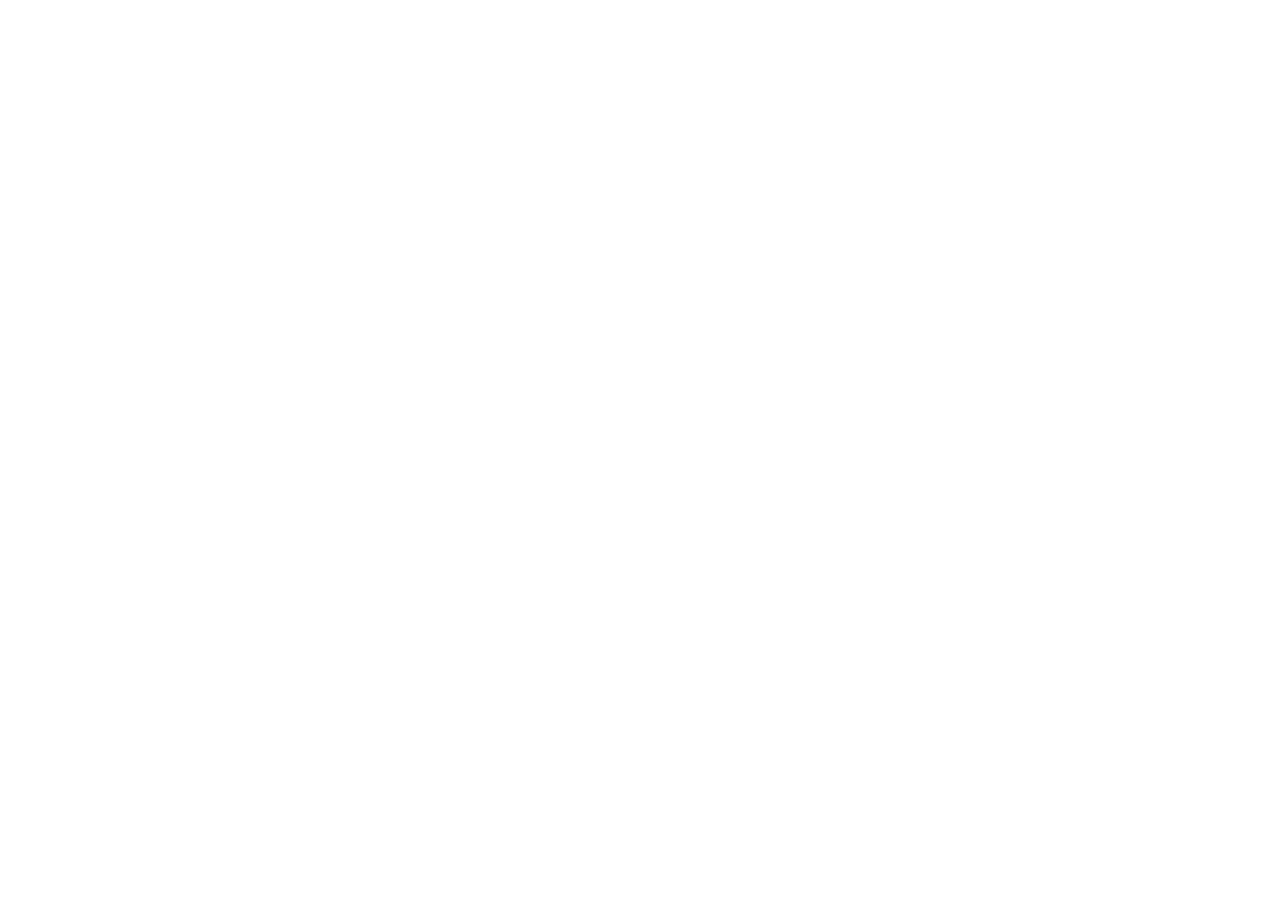
==== index.html @ 38d81a7c "init1" ====
<!DOCTYPE html>
<html lang="en">

<head>
    <meta charset="UTF-8">
    <meta name="viewport" content="width=device-width, initial-scale=1.0">
    <title>Document</title>
</head>

<body>

</body>

</html>
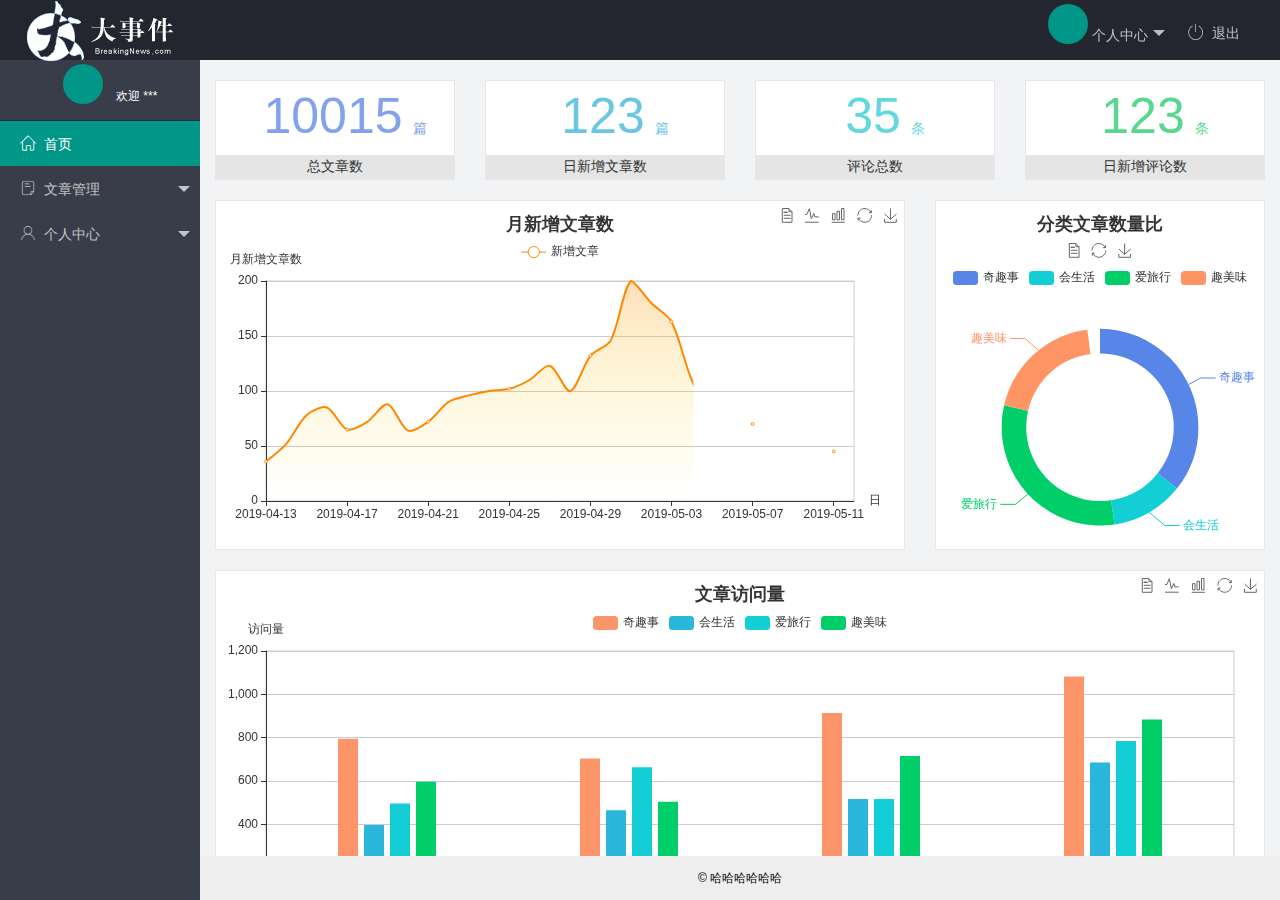
==== commit 1fea9dd3: "index页面渲染头像" ====
--- a/index.html
+++ b/index.html
@@ -5,9 +5,76 @@
     <meta charset="UTF-8">
     <meta name="viewport" content="width=device-width, initial-scale=1.0">
     <title>Document</title>
+    <link rel="stylesheet" href="/assets/lib/layui/css/layui.css">
+    <link rel="stylesheet" href="/assets/fonts/iconfont.css">
+    <link rel="stylesheet" href="/assets/css/index.css">
 </head>
 
-<body>
+<body class="layui-layout-body">
+    <div class="layui-layout layui-layout-admin">
+        <div class="layui-header">
+            <div class="layui-logo"><img src="/assets/images/logo.png" alt="" /></div>
+            <!-- 头部区域（可配合layui已有的水平导航） -->
+            <ul class="layui-nav layui-layout-right">
+                <li class="layui-nav-item">
+                    <a href="javascript:;">
+                        <img src="" class="layui-nav-img"><span class="head-txt"></span> 个人中心
+                    </a>
+                    <dl class="layui-nav-child">
+                        <dd><a href="">基本资料</a></dd>
+                        <dd><a href="">更换头像</a></dd>
+                        <dd><a href="">重置密码</a></dd>
+                    </dl>
+                </li>
+                <li class="layui-nav-item"><a href=""><span class="iconfont icon-tuichu"></span>退出</a></li>
+            </ul>
+        </div>
+
+        <div class="layui-side layui-bg-black">
+            <div class="layui-side-scroll">
+                <!-- 头像 -->
+                <div class="head-img">
+                    <img src="" class="layui-nav-img">
+                    <span class="head-txt"></span> <span class="welcome">欢迎 ***</span>
+                </div>
+                <!-- 左侧导航区域（可配合layui已有的垂直导航） -->
+                <ul class="layui-nav layui-nav-tree" lay-shrink="all">
+                    <li class="layui-nav-item layui-this"><a href="/home/dashboard.html" target="fm"><span class="iconfont icon-home"></span>首页</a></li>
+                    <li class="layui-nav-item">
+                        <a class="" href="javascript:;"><span class="iconfont icon-16"></span>文章管理</a>
+                        <dl class="layui-nav-child">
+                            <dd><a href="javascript:;"><i class="layui-icon layui-icon-app"></i>文章类别</a></dd>
+                            <dd><a href="javascript:;"><i class="layui-icon layui-icon-app"></i>文章列表</a></dd>
+                            <dd><a href="javascript:;"><i class="layui-icon layui-icon-app"></i>发布文章</a></dd>
+                        </dl>
+                    </li>
+                    <li class="layui-nav-item">
+                        <a href="javascript:;"><span class="iconfont icon-user"></span>个人中心</a>
+                        <dl class="layui-nav-child">
+                            <dd><a href="javascript:;"><i class="layui-icon layui-icon-app"></i>基本资料</a></dd>
+                            <dd><a href="javascript:;"><i class="layui-icon layui-icon-app"></i>更换头像</a></dd>
+                            <dd><a href="javascript:;"><i class="layui-icon layui-icon-app"></i>重置密码</a></dd>
+                        </dl>
+                    </li>
+
+                </ul>
+            </div>
+        </div>
+
+        <div class="layui-body">
+            <!-- 内容主体区域 -->
+            <iframe name="fm" src="/home/dashboard.html" frameborder="0"></iframe>
+        </div>
+
+        <div class="layui-footer">
+            <!-- 底部固定区域 -->
+            © 哈哈哈哈哈哈
+        </div>
+    </div>
+    <script src="/assets/lib/jquery.js"></script>
+    <script src="/assets/lib/layui/layui.all.js"></script>
+    <script src="/assets/js/baseAPI.js"></script>
+    <script src="/assets/js/index.js"></script>
 
 </body>
 
--- a/assets/lib/layui/css/layui.css
+++ b/assets/lib/layui/css/layui.css
@@ -0,0 +1,2 @@
+/** layui-v2.5.5 MIT License By https://www.layui.com */
+ .layui-inline,img{display:inline-block;vertical-align:middle}h1,h2,h3,h4,h5,h6{font-weight:400}.layui-edge,.layui-header,.layui-inline,.layui-main{position:relative}.layui-body,.layui-edge,.layui-elip{overflow:hidden}.layui-btn,.layui-edge,.layui-inline,img{vertical-align:middle}.layui-btn,.layui-disabled,.layui-icon,.layui-unselect{-moz-user-select:none;-webkit-user-select:none;-ms-user-select:none}.layui-elip,.layui-form-checkbox span,.layui-form-pane .layui-form-label{text-overflow:ellipsis;white-space:nowrap}.layui-breadcrumb,.layui-tree-btnGroup{visibility:hidden}blockquote,body,button,dd,div,dl,dt,form,h1,h2,h3,h4,h5,h6,input,li,ol,p,pre,td,textarea,th,ul{margin:0;padding:0;-webkit-tap-highlight-color:rgba(0,0,0,0)}a:active,a:hover{outline:0}img{border:none}li{list-style:none}table{border-collapse:collapse;border-spacing:0}h4,h5,h6{font-size:100%}button,input,optgroup,option,select,textarea{font-family:inherit;font-size:inherit;font-style:inherit;font-weight:inherit;outline:0}pre{white-space:pre-wrap;white-space:-moz-pre-wrap;white-space:-pre-wrap;white-space:-o-pre-wrap;word-wrap:break-word}body{line-height:24px;font:14px Helvetica Neue,Helvetica,PingFang SC,Tahoma,Arial,sans-serif}hr{height:1px;margin:10px 0;border:0;clear:both}a{color:#333;text-decoration:none}a:hover{color:#777}a cite{font-style:normal;*cursor:pointer}.layui-border-box,.layui-border-box *{box-sizing:border-box}.layui-box,.layui-box *{box-sizing:content-box}.layui-clear{clear:both;*zoom:1}.layui-clear:after{content:'\20';clear:both;*zoom:1;display:block;height:0}.layui-inline{*display:inline;*zoom:1}.layui-edge{display:inline-block;width:0;height:0;border-width:6px;border-style:dashed;border-color:transparent}.layui-edge-top{top:-4px;border-bottom-color:#999;border-bottom-style:solid}.layui-edge-right{border-left-color:#999;border-left-style:solid}.layui-edge-bottom{top:2px;border-top-color:#999;border-top-style:solid}.layui-edge-left{border-right-color:#999;border-right-style:solid}.layui-disabled,.layui-disabled:hover{color:#d2d2d2!important;cursor:not-allowed!important}.layui-circle{border-radius:100%}.layui-show{display:block!important}.layui-hide{display:none!important}@font-face{font-family:layui-icon;src:url(../font/iconfont.eot?v=250);src:url(../font/iconfont.eot?v=250#iefix) format('embedded-opentype'),url(../font/iconfont.woff2?v=250) format('woff2'),url(../font/iconfont.woff?v=250) format('woff'),url(../font/iconfont.ttf?v=250) format('truetype'),url(../font/iconfont.svg?v=250#layui-icon) format('svg')}.layui-icon{font-family:layui-icon!important;font-size:16px;font-style:normal;-webkit-font-smoothing:antialiased;-moz-osx-font-smoothing:grayscale}.layui-icon-reply-fill:before{content:"\e611"}.layui-icon-set-fill:before{content:"\e614"}.layui-icon-menu-fill:before{content:"\e60f"}.layui-icon-search:before{content:"\e615"}.layui-icon-share:before{content:"\e641"}.layui-icon-set-sm:before{content:"\e620"}.layui-icon-engine:before{content:"\e628"}.layui-icon-close:before{content:"\1006"}.layui-icon-close-fill:before{content:"\1007"}.layui-icon-chart-screen:before{content:"\e629"}.layui-icon-star:before{content:"\e600"}.layui-icon-circle-dot:before{content:"\e617"}.layui-icon-chat:before{content:"\e606"}.layui-icon-release:before{content:"\e609"}.layui-icon-list:before{content:"\e60a"}.layui-icon-chart:before{content:"\e62c"}.layui-icon-ok-circle:before{content:"\1005"}.layui-icon-layim-theme:before{content:"\e61b"}.layui-icon-table:before{content:"\e62d"}.layui-icon-right:before{content:"\e602"}.layui-icon-left:before{content:"\e603"}.layui-icon-cart-simple:before{content:"\e698"}.layui-icon-face-cry:before{content:"\e69c"}.layui-icon-face-smile:before{content:"\e6af"}.layui-icon-survey:before{content:"\e6b2"}.layui-icon-tree:before{content:"\e62e"}.layui-icon-upload-circle:before{content:"\e62f"}.layui-icon-add-circle:before{content:"\e61f"}.layui-icon-download-circle:before{content:"\e601"}.layui-icon-templeate-1:before{content:"\e630"}.layui-icon-util:before{content:"\e631"}.layui-icon-face-surprised:before{content:"\e664"}.layui-icon-edit:before{content:"\e642"}.layui-icon-speaker:before{content:"\e645"}.layui-icon-down:before{content:"\e61a"}.layui-icon-file:before{content:"\e621"}.layui-icon-layouts:before{content:"\e632"}.layui-icon-rate-half:before{content:"\e6c9"}.layui-icon-add-circle-fine:before{content:"\e608"}.layui-icon-prev-circle:before{content:"\e633"}.layui-icon-read:before{content:"\e705"}.layui-icon-404:before{content:"\e61c"}.layui-icon-carousel:before{content:"\e634"}.layui-icon-help:before{content:"\e607"}.layui-icon-code-circle:before{content:"\e635"}.layui-icon-water:before{content:"\e636"}.layui-icon-username:before{content:"\e66f"}.layui-icon-find-fill:before{content:"\e670"}.layui-icon-about:before{content:"\e60b"}.layui-icon-location:before{content:"\e715"}.layui-icon-up:before{content:"\e619"}.layui-icon-pause:before{content:"\e651"}.layui-icon-date:before{content:"\e637"}.layui-icon-layim-uploadfile:before{content:"\e61d"}.layui-icon-delete:before{content:"\e640"}.layui-icon-play:before{content:"\e652"}.layui-icon-top:before{content:"\e604"}.layui-icon-friends:before{content:"\e612"}.layui-icon-refresh-3:before{content:"\e9aa"}.layui-icon-ok:before{content:"\e605"}.layui-icon-layer:before{content:"\e638"}.layui-icon-face-smile-fine:before{content:"\e60c"}.layui-icon-dollar:before{content:"\e659"}.layui-icon-group:before{content:"\e613"}.layui-icon-layim-download:before{content:"\e61e"}.layui-icon-picture-fine:before{content:"\e60d"}.layui-icon-link:before{content:"\e64c"}.layui-icon-diamond:before{content:"\e735"}.layui-icon-log:before{content:"\e60e"}.layui-icon-rate-solid:before{content:"\e67a"}.layui-icon-fonts-del:before{content:"\e64f"}.layui-icon-unlink:before{content:"\e64d"}.layui-icon-fonts-clear:before{content:"\e639"}.layui-icon-triangle-r:before{content:"\e623"}.layui-icon-circle:before{content:"\e63f"}.layui-icon-radio:before{content:"\e643"}.layui-icon-align-center:before{content:"\e647"}.layui-icon-align-right:before{content:"\e648"}.layui-icon-align-left:before{content:"\e649"}.layui-icon-loading-1:before{content:"\e63e"}.layui-icon-return:before{content:"\e65c"}.layui-icon-fonts-strong:before{content:"\e62b"}.layui-icon-upload:before{content:"\e67c"}.layui-icon-dialogue:before{content:"\e63a"}.layui-icon-video:before{content:"\e6ed"}.layui-icon-headset:before{content:"\e6fc"}.layui-icon-cellphone-fine:before{content:"\e63b"}.layui-icon-add-1:before{content:"\e654"}.layui-icon-face-smile-b:before{content:"\e650"}.layui-icon-fonts-html:before{content:"\e64b"}.layui-icon-form:before{content:"\e63c"}.layui-icon-cart:before{content:"\e657"}.layui-icon-camera-fill:before{content:"\e65d"}.layui-icon-tabs:before{content:"\e62a"}.layui-icon-fonts-code:before{content:"\e64e"}.layui-icon-fire:before{content:"\e756"}.layui-icon-set:before{content:"\e716"}.layui-icon-fonts-u:before{content:"\e646"}.layui-icon-triangle-d:before{content:"\e625"}.layui-icon-tips:before{content:"\e702"}.layui-icon-picture:before{content:"\e64a"}.layui-icon-more-vertical:before{content:"\e671"}.layui-icon-flag:before{content:"\e66c"}.layui-icon-loading:before{content:"\e63d"}.layui-icon-fonts-i:before{content:"\e644"}.layui-icon-refresh-1:before{content:"\e666"}.layui-icon-rmb:before{content:"\e65e"}.layui-icon-home:before{content:"\e68e"}.layui-icon-user:before{content:"\e770"}.layui-icon-notice:before{content:"\e667"}.layui-icon-login-weibo:before{content:"\e675"}.layui-icon-voice:before{content:"\e688"}.layui-icon-upload-drag:before{content:"\e681"}.layui-icon-login-qq:before{content:"\e676"}.layui-icon-snowflake:before{content:"\e6b1"}.layui-icon-file-b:before{content:"\e655"}.layui-icon-template:before{content:"\e663"}.layui-icon-auz:before{content:"\e672"}.layui-icon-console:before{content:"\e665"}.layui-icon-app:before{content:"\e653"}.layui-icon-prev:before{content:"\e65a"}.layui-icon-website:before{content:"\e7ae"}.layui-icon-next:before{content:"\e65b"}.layui-icon-component:before{content:"\e857"}.layui-icon-more:before{content:"\e65f"}.layui-icon-login-wechat:before{content:"\e677"}.layui-icon-shrink-right:before{content:"\e668"}.layui-icon-spread-left:before{content:"\e66b"}.layui-icon-camera:before{content:"\e660"}.layui-icon-note:before{content:"\e66e"}.layui-icon-refresh:before{content:"\e669"}.layui-icon-female:before{content:"\e661"}.layui-icon-male:before{content:"\e662"}.layui-icon-password:before{content:"\e673"}.layui-icon-senior:before{content:"\e674"}.layui-icon-theme:before{content:"\e66a"}.layui-icon-tread:before{content:"\e6c5"}.layui-icon-praise:before{content:"\e6c6"}.layui-icon-star-fill:before{content:"\e658"}.layui-icon-rate:before{content:"\e67b"}.layui-icon-template-1:before{content:"\e656"}.layui-icon-vercode:before{content:"\e679"}.layui-icon-cellphone:before{content:"\e678"}.layui-icon-screen-full:before{content:"\e622"}.layui-icon-screen-restore:before{content:"\e758"}.layui-icon-cols:before{content:"\e610"}.layui-icon-export:before{content:"\e67d"}.layui-icon-print:before{content:"\e66d"}.layui-icon-slider:before{content:"\e714"}.layui-icon-addition:before{content:"\e624"}.layui-icon-subtraction:before{content:"\e67e"}.layui-icon-service:before{content:"\e626"}.layui-icon-transfer:before{content:"\e691"}.layui-main{width:1140px;margin:0 auto}.layui-header{z-index:1000;height:60px}.layui-header a:hover{transition:all .5s;-webkit-transition:all .5s}.layui-side{position:fixed;left:0;top:0;bottom:0;z-index:999;width:200px;overflow-x:hidden}.layui-side-scroll{position:relative;width:220px;height:100%;overflow-x:hidden}.layui-body{position:absolute;left:200px;right:0;top:0;bottom:0;z-index:998;width:auto;overflow-y:auto;box-sizing:border-box}.layui-layout-body{overflow:hidden}.layui-layout-admin .layui-header{background-color:#23262E}.layui-layout-admin .layui-side{top:60px;width:200px;overflow-x:hidden}.layui-layout-admin .layui-body{position:fixed;top:60px;bottom:44px}.layui-layout-admin .layui-main{width:auto;margin:0 15px}.layui-layout-admin .layui-footer{position:fixed;left:200px;right:0;bottom:0;height:44px;line-height:44px;padding:0 15px;background-color:#eee}.layui-layout-admin .layui-logo{position:absolute;left:0;top:0;width:200px;height:100%;line-height:60px;text-align:center;color:#009688;font-size:16px}.layui-layout-admin .layui-header .layui-nav{background:0 0}.layui-layout-left{position:absolute!important;left:200px;top:0}.layui-layout-right{position:absolute!important;right:0;top:0}.layui-container{position:relative;margin:0 auto;padding:0 15px;box-sizing:border-box}.layui-fluid{position:relative;margin:0 auto;padding:0 15px}.layui-row:after,.layui-row:before{content:'';display:block;clear:both}.layui-col-lg1,.layui-col-lg10,.layui-col-lg11,.layui-col-lg12,.layui-col-lg2,.layui-col-lg3,.layui-col-lg4,.layui-col-lg5,.layui-col-lg6,.layui-col-lg7,.layui-col-lg8,.layui-col-lg9,.layui-col-md1,.layui-col-md10,.layui-col-md11,.layui-col-md12,.layui-col-md2,.layui-col-md3,.layui-col-md4,.layui-col-md5,.layui-col-md6,.layui-col-md7,.layui-col-md8,.layui-col-md9,.layui-col-sm1,.layui-col-sm10,.layui-col-sm11,.layui-col-sm12,.layui-col-sm2,.layui-col-sm3,.layui-col-sm4,.layui-col-sm5,.layui-col-sm6,.layui-col-sm7,.layui-col-sm8,.layui-col-sm9,.layui-col-xs1,.layui-col-xs10,.layui-col-xs11,.layui-col-xs12,.layui-col-xs2,.layui-col-xs3,.layui-col-xs4,.layui-col-xs5,.layui-col-xs6,.layui-col-xs7,.layui-col-xs8,.layui-col-xs9{position:relative;display:block;box-sizing:border-box}.layui-col-xs1,.layui-col-xs10,.layui-col-xs11,.layui-col-xs12,.layui-col-xs2,.layui-col-xs3,.layui-col-xs4,.layui-col-xs5,.layui-col-xs6,.layui-col-xs7,.layui-col-xs8,.layui-col-xs9{float:left}.layui-col-xs1{width:8.33333333%}.layui-col-xs2{width:16.66666667%}.layui-col-xs3{width:25%}.layui-col-xs4{width:33.33333333%}.layui-col-xs5{width:41.66666667%}.layui-col-xs6{width:50%}.layui-col-xs7{width:58.33333333%}.layui-col-xs8{width:66.66666667%}.layui-col-xs9{width:75%}.layui-col-xs10{width:83.33333333%}.layui-col-xs11{width:91.66666667%}.layui-col-xs12{width:100%}.layui-col-xs-offset1{margin-left:8.33333333%}.layui-col-xs-offset2{margin-left:16.66666667%}.layui-col-xs-offset3{margin-left:25%}.layui-col-xs-offset4{margin-left:33.33333333%}.layui-col-xs-offset5{margin-left:41.66666667%}.layui-col-xs-offset6{margin-left:50%}.layui-col-xs-offset7{margin-left:58.33333333%}.layui-col-xs-offset8{margin-left:66.66666667%}.layui-col-xs-offset9{margin-left:75%}.layui-col-xs-offset10{margin-left:83.33333333%}.layui-col-xs-offset11{margin-left:91.66666667%}.layui-col-xs-offset12{margin-left:100%}@media screen and (max-width:768px){.layui-hide-xs{display:none!important}.layui-show-xs-block{display:block!important}.layui-show-xs-inline{display:inline!important}.layui-show-xs-inline-block{display:inline-block!important}}@media screen and (min-width:768px){.layui-container{width:750px}.layui-hide-sm{display:none!important}.layui-show-sm-block{display:block!important}.layui-show-sm-inline{display:inline!important}.layui-show-sm-inline-block{display:inline-block!important}.layui-col-sm1,.layui-col-sm10,.layui-col-sm11,.layui-col-sm12,.layui-col-sm2,.layui-col-sm3,.layui-col-sm4,.layui-col-sm5,.layui-col-sm6,.layui-col-sm7,.layui-col-sm8,.layui-col-sm9{float:left}.layui-col-sm1{width:8.33333333%}.layui-col-sm2{width:16.66666667%}.layui-col-sm3{width:25%}.layui-col-sm4{width:33.33333333%}.layui-col-sm5{width:41.66666667%}.layui-col-sm6{width:50%}.layui-col-sm7{width:58.33333333%}.layui-col-sm8{width:66.66666667%}.layui-col-sm9{width:75%}.layui-col-sm10{width:83.33333333%}.layui-col-sm11{width:91.66666667%}.layui-col-sm12{width:100%}.layui-col-sm-offset1{margin-left:8.33333333%}.layui-col-sm-offset2{margin-left:16.66666667%}.layui-col-sm-offset3{margin-left:25%}.layui-col-sm-offset4{margin-left:33.33333333%}.layui-col-sm-offset5{margin-left:41.66666667%}.layui-col-sm-offset6{margin-left:50%}.layui-col-sm-offset7{margin-left:58.33333333%}.layui-col-sm-offset8{margin-left:66.66666667%}.layui-col-sm-offset9{margin-left:75%}.layui-col-sm-offset10{margin-left:83.33333333%}.layui-col-sm-offset11{margin-left:91.66666667%}.layui-col-sm-offset12{margin-left:100%}}@media screen and (min-width:992px){.layui-container{width:970px}.layui-hide-md{display:none!important}.layui-show-md-block{display:block!important}.layui-show-md-inline{display:inline!important}.layui-show-md-inline-block{display:inline-block!important}.layui-col-md1,.layui-col-md10,.layui-col-md11,.layui-col-md12,.layui-col-md2,.layui-col-md3,.layui-col-md4,.layui-col-md5,.layui-col-md6,.layui-col-md7,.layui-col-md8,.layui-col-md9{float:left}.layui-col-md1{width:8.33333333%}.layui-col-md2{width:16.66666667%}.layui-col-md3{width:25%}.layui-col-md4{width:33.33333333%}.layui-col-md5{width:41.66666667%}.layui-col-md6{width:50%}.layui-col-md7{width:58.33333333%}.layui-col-md8{width:66.66666667%}.layui-col-md9{width:75%}.layui-col-md10{width:83.33333333%}.layui-col-md11{width:91.66666667%}.layui-col-md12{width:100%}.layui-col-md-offset1{margin-left:8.33333333%}.layui-col-md-offset2{margin-left:16.66666667%}.layui-col-md-offset3{margin-left:25%}.layui-col-md-offset4{margin-left:33.33333333%}.layui-col-md-offset5{margin-left:41.66666667%}.layui-col-md-offset6{margin-left:50%}.layui-col-md-offset7{margin-left:58.33333333%}.layui-col-md-offset8{margin-left:66.66666667%}.layui-col-md-offset9{margin-left:75%}.layui-col-md-offset10{margin-left:83.33333333%}.layui-col-md-offset11{margin-left:91.66666667%}.layui-col-md-offset12{margin-left:100%}}@media screen and (min-width:1200px){.layui-container{width:1170px}.layui-hide-lg{display:none!important}.layui-show-lg-block{display:block!important}.layui-show-lg-inline{display:inline!important}.layui-show-lg-inline-block{display:inline-block!important}.layui-col-lg1,.layui-col-lg10,.layui-col-lg11,.layui-col-lg12,.layui-col-lg2,.layui-col-lg3,.layui-col-lg4,.layui-col-lg5,.layui-col-lg6,.layui-col-lg7,.layui-col-lg8,.layui-col-lg9{float:left}.layui-col-lg1{width:8.33333333%}.layui-col-lg2{width:16.66666667%}.layui-col-lg3{width:25%}.layui-col-lg4{width:33.33333333%}.layui-col-lg5{width:41.66666667%}.layui-col-lg6{width:50%}.layui-col-lg7{width:58.33333333%}.layui-col-lg8{width:66.66666667%}.layui-col-lg9{width:75%}.layui-col-lg10{width:83.33333333%}.layui-col-lg11{width:91.66666667%}.layui-col-lg12{width:100%}.layui-col-lg-offset1{margin-left:8.33333333%}.layui-col-lg-offset2{margin-left:16.66666667%}.layui-col-lg-offset3{margin-left:25%}.layui-col-lg-offset4{margin-left:33.33333333%}.layui-col-lg-offset5{margin-left:41.66666667%}.layui-col-lg-offset6{margin-left:50%}.layui-col-lg-offset7{margin-left:58.33333333%}.layui-col-lg-offset8{margin-left:66.66666667%}.layui-col-lg-offset9{margin-left:75%}.layui-col-lg-offset10{margin-left:83.33333333%}.layui-col-lg-offset11{margin-left:91.66666667%}.layui-col-lg-offset12{margin-left:100%}}.layui-col-space1{margin:-.5px}.layui-col-space1>*{padding:.5px}.layui-col-space3{margin:-1.5px}.layui-col-space3>*{padding:1.5px}.layui-col-space5{margin:-2.5px}.layui-col-space5>*{padding:2.5px}.layui-col-space8{margin:-3.5px}.layui-col-space8>*{padding:3.5px}.layui-col-space10{margin:-5px}.layui-col-space10>*{padding:5px}.layui-col-space12{margin:-6px}.layui-col-space12>*{padding:6px}.layui-col-space15{margin:-7.5px}.layui-col-space15>*{padding:7.5px}.layui-col-space18{margin:-9px}.layui-col-space18>*{padding:9px}.layui-col-space20{margin:-10px}.layui-col-space20>*{padding:10px}.layui-col-space22{margin:-11px}.layui-col-space22>*{padding:11px}.layui-col-space25{margin:-12.5px}.layui-col-space25>*{padding:12.5px}.layui-col-space30{margin:-15px}.layui-col-space30>*{padding:15px}.layui-btn,.layui-input,.layui-select,.layui-textarea,.layui-upload-button{outline:0;-webkit-appearance:none;transition:all .3s;-webkit-transition:all .3s;box-sizing:border-box}.layui-elem-quote{margin-bottom:10px;padding:15px;line-height:22px;border-left:5px solid #009688;border-radius:0 2px 2px 0;background-color:#f2f2f2}.layui-quote-nm{border-style:solid;border-width:1px 1px 1px 5px;background:0 0}.layui-elem-field{margin-bottom:10px;padding:0;border-width:1px;border-style:solid}.layui-elem-field legend{margin-left:20px;padding:0 10px;font-size:20px;font-weight:300}.layui-field-title{margin:10px 0 20px;border-width:1px 0 0}.layui-field-box{padding:10px 15px}.layui-field-title .layui-field-box{padding:10px 0}.layui-progress{position:relative;height:6px;border-radius:20px;background-color:#e2e2e2}.layui-progress-bar{position:absolute;left:0;top:0;width:0;max-width:100%;height:6px;border-radius:20px;text-align:right;background-color:#5FB878;transition:all .3s;-webkit-transition:all .3s}.layui-progress-big,.layui-progress-big .layui-progress-bar{height:18px;line-height:18px}.layui-progress-text{position:relative;top:-20px;line-height:18px;font-size:12px;color:#666}.layui-progress-big .layui-progress-text{position:static;padding:0 10px;color:#fff}.layui-collapse{border-width:1px;border-style:solid;border-radius:2px}.layui-colla-content,.layui-colla-item{border-top-width:1px;border-top-style:solid}.layui-colla-item:first-child{border-top:none}.layui-colla-title{position:relative;height:42px;line-height:42px;padding:0 15px 0 35px;color:#333;background-color:#f2f2f2;cursor:pointer;font-size:14px;overflow:hidden}.layui-colla-content{display:none;padding:10px 15px;line-height:22px;color:#666}.layui-colla-icon{position:absolute;left:15px;top:0;font-size:14px}.layui-card{margin-bottom:15px;border-radius:2px;background-color:#fff;box-shadow:0 1px 2px 0 rgba(0,0,0,.05)}.layui-card:last-child{margin-bottom:0}.layui-card-header{position:relative;height:42px;line-height:42px;padding:0 15px;border-bottom:1px solid #f6f6f6;color:#333;border-radius:2px 2px 0 0;font-size:14px}.layui-bg-black,.layui-bg-blue,.layui-bg-cyan,.layui-bg-green,.layui-bg-orange,.layui-bg-red{color:#fff!important}.layui-card-body{position:relative;padding:10px 15px;line-height:24px}.layui-card-body[pad15]{padding:15px}.layui-card-body[pad20]{padding:20px}.layui-card-body .layui-table{margin:5px 0}.layui-card .layui-tab{margin:0}.layui-panel-window{position:relative;padding:15px;border-radius:0;border-top:5px solid #E6E6E6;background-color:#fff}.layui-auxiliar-moving{position:fixed;left:0;right:0;top:0;bottom:0;width:100%;height:100%;background:0 0;z-index:9999999999}.layui-form-label,.layui-form-mid,.layui-form-select,.layui-input-block,.layui-input-inline,.layui-textarea{position:relative}.layui-bg-red{background-color:#FF5722!important}.layui-bg-orange{background-color:#FFB800!important}.layui-bg-green{background-color:#009688!important}.layui-bg-cyan{background-color:#2F4056!important}.layui-bg-blue{background-color:#1E9FFF!important}.layui-bg-black{background-color:#393D49!important}.layui-bg-gray{background-color:#eee!important;color:#666!important}.layui-badge-rim,.layui-colla-content,.layui-colla-item,.layui-collapse,.layui-elem-field,.layui-form-pane .layui-form-item[pane],.layui-form-pane .layui-form-label,.layui-input,.layui-layedit,.layui-layedit-tool,.layui-quote-nm,.layui-select,.layui-tab-bar,.layui-tab-card,.layui-tab-title,.layui-tab-title .layui-this:after,.layui-textarea{border-color:#e6e6e6}.layui-timeline-item:before,hr{background-color:#e6e6e6}.layui-text{line-height:22px;font-size:14px;color:#666}.layui-text h1,.layui-text h2,.layui-text h3{font-weight:500;color:#333}.layui-text h1{font-size:30px}.layui-text h2{font-size:24px}.layui-text h3{font-size:18px}.layui-text a:not(.layui-btn){color:#01AAED}.layui-text a:not(.layui-btn):hover{text-decoration:underline}.layui-text ul{padding:5px 0 5px 15px}.layui-text ul li{margin-top:5px;list-style-type:disc}.layui-text em,.layui-word-aux{color:#999!important;padding:0 5px!important}.layui-btn{display:inline-block;height:38px;line-height:38px;padding:0 18px;background-color:#009688;color:#fff;white-space:nowrap;text-align:center;font-size:14px;border:none;border-radius:2px;cursor:pointer}.layui-btn:hover{opacity:.8;filter:alpha(opacity=80);color:#fff}.layui-btn:active{opacity:1;filter:alpha(opacity=100)}.layui-btn+.layui-btn{margin-left:10px}.layui-btn-container{font-size:0}.layui-btn-container .layui-btn{margin-right:10px;margin-bottom:10px}.layui-btn-container .layui-btn+.layui-btn{margin-left:0}.layui-table .layui-btn-container .layui-btn{margin-bottom:9px}.layui-btn-radius{border-radius:100px}.layui-btn .layui-icon{margin-right:3px;font-size:18px;vertical-align:bottom;vertical-align:middle\9}.layui-btn-primary{border:1px solid #C9C9C9;background-color:#fff;color:#555}.layui-btn-primary:hover{border-color:#009688;color:#333}.layui-btn-normal{background-color:#1E9FFF}.layui-btn-warm{background-color:#FFB800}.layui-btn-danger{background-color:#FF5722}.layui-btn-checked{background-color:#5FB878}.layui-btn-disabled,.layui-btn-disabled:active,.layui-btn-disabled:hover{border:1px solid #e6e6e6;background-color:#FBFBFB;color:#C9C9C9;cursor:not-allowed;opacity:1}.layui-btn-lg{height:44px;line-height:44px;padding:0 25px;font-size:16px}.layui-btn-sm{height:30px;line-height:30px;padding:0 10px;font-size:12px}.layui-btn-sm i{font-size:16px!important}.layui-btn-xs{height:22px;line-height:22px;padding:0 5px;font-size:12px}.layui-btn-xs i{font-size:14px!important}.layui-btn-group{display:inline-block;vertical-align:middle;font-size:0}.layui-btn-group .layui-btn{margin-left:0!important;margin-right:0!important;border-left:1px solid rgba(255,255,255,.5);border-radius:0}.layui-btn-group .layui-btn-primary{border-left:none}.layui-btn-group .layui-btn-primary:hover{border-color:#C9C9C9;color:#009688}.layui-btn-group .layui-btn:first-child{border-left:none;border-radius:2px 0 0 2px}.layui-btn-group .layui-btn-primary:first-child{border-left:1px solid #c9c9c9}.layui-btn-group .layui-btn:last-child{border-radius:0 2px 2px 0}.layui-btn-group .layui-btn+.layui-btn{margin-left:0}.layui-btn-group+.layui-btn-group{margin-left:10px}.layui-btn-fluid{width:100%}.layui-input,.layui-select,.layui-textarea{height:38px;line-height:1.3;line-height:38px\9;border-width:1px;border-style:solid;background-color:#fff;border-radius:2px}.layui-input::-webkit-input-placeholder,.layui-select::-webkit-input-placeholder,.layui-textarea::-webkit-input-placeholder{line-height:1.3}.layui-input,.layui-textarea{display:block;width:100%;padding-left:10px}.layui-input:hover,.layui-textarea:hover{border-color:#D2D2D2!important}.layui-input:focus,.layui-textarea:focus{border-color:#C9C9C9!important}.layui-textarea{min-height:100px;height:auto;line-height:20px;padding:6px 10px;resize:vertical}.layui-select{padding:0 10px}.layui-form input[type=checkbox],.layui-form input[type=radio],.layui-form select{display:none}.layui-form [lay-ignore]{display:initial}.layui-form-item{margin-bottom:15px;clear:both;*zoom:1}.layui-form-item:after{content:'\20';clear:both;*zoom:1;display:block;height:0}.layui-form-label{float:left;display:block;padding:9px 15px;width:80px;font-weight:400;line-height:20px;text-align:right}.layui-form-label-col{display:block;float:none;padding:9px 0;line-height:20px;text-align:left}.layui-form-item .layui-inline{margin-bottom:5px;margin-right:10px}.layui-input-block{margin-left:110px;min-height:36px}.layui-input-inline{display:inline-block;vertical-align:middle}.layui-form-item .layui-input-inline{float:left;width:190px;margin-right:10px}.layui-form-text .layui-input-inline{width:auto}.layui-form-mid{float:left;display:block;padding:9px 0!important;line-height:20px;margin-right:10px}.layui-form-danger+.layui-form-select .layui-input,.layui-form-danger:focus{border-color:#FF5722!important}.layui-form-select .layui-input{padding-right:30px;cursor:pointer}.layui-form-select .layui-edge{position:absolute;right:10px;top:50%;margin-top:-3px;cursor:pointer;border-width:6px;border-top-color:#c2c2c2;border-top-style:solid;transition:all .3s;-webkit-transition:all .3s}.layui-form-select dl{display:none;position:absolute;left:0;top:42px;padding:5px 0;z-index:899;min-width:100%;border:1px solid #d2d2d2;max-height:300px;overflow-y:auto;background-color:#fff;border-radius:2px;box-shadow:0 2px 4px rgba(0,0,0,.12);box-sizing:border-box}.layui-form-select dl dd,.layui-form-select dl dt{padding:0 10px;line-height:36px;white-space:nowrap;overflow:hidden;text-overflow:ellipsis}.layui-form-select dl dt{font-size:12px;color:#999}.layui-form-select dl dd{cursor:pointer}.layui-form-select dl dd:hover{background-color:#f2f2f2;-webkit-transition:.5s all;transition:.5s all}.layui-form-select .layui-select-group dd{padding-left:20px}.layui-form-select dl dd.layui-select-tips{padding-left:10px!important;color:#999}.layui-form-select dl dd.layui-this{background-color:#5FB878;color:#fff}.layui-form-checkbox,.layui-form-select dl dd.layui-disabled{background-color:#fff}.layui-form-selected dl{display:block}.layui-form-checkbox,.layui-form-checkbox *,.layui-form-switch{display:inline-block;vertical-align:middle}.layui-form-selected .layui-edge{margin-top:-9px;-webkit-transform:rotate(180deg);transform:rotate(180deg);margin-top:-3px\9}:root .layui-form-selected .layui-edge{margin-top:-9px\0/IE9}.layui-form-selectup dl{top:auto;bottom:42px}.layui-select-none{margin:5px 0;text-align:center;color:#999}.layui-select-disabled .layui-disabled{border-color:#eee!important}.layui-select-disabled .layui-edge{border-top-color:#d2d2d2}.layui-form-checkbox{position:relative;height:30px;line-height:30px;margin-right:10px;padding-right:30px;cursor:pointer;font-size:0;-webkit-transition:.1s linear;transition:.1s linear;box-sizing:border-box}.layui-form-checkbox span{padding:0 10px;height:100%;font-size:14px;border-radius:2px 0 0 2px;background-color:#d2d2d2;color:#fff;overflow:hidden}.layui-form-checkbox:hover span{background-color:#c2c2c2}.layui-form-checkbox i{position:absolute;right:0;top:0;width:30px;height:28px;border:1px solid #d2d2d2;border-left:none;border-radius:0 2px 2px 0;color:#fff;font-size:20px;text-align:center}.layui-form-checkbox:hover i{border-color:#c2c2c2;color:#c2c2c2}.layui-form-checked,.layui-form-checked:hover{border-color:#5FB878}.layui-form-checked span,.layui-form-checked:hover span{background-color:#5FB878}.layui-form-checked i,.layui-form-checked:hover i{color:#5FB878}.layui-form-item .layui-form-checkbox{margin-top:4px}.layui-form-checkbox[lay-skin=primary]{height:auto!important;line-height:normal!important;min-width:18px;min-height:18px;border:none!important;margin-right:0;padding-left:28px;padding-right:0;background:0 0}.layui-form-checkbox[lay-skin=primary] span{padding-left:0;padding-right:15px;line-height:18px;background:0 0;color:#666}.layui-form-checkbox[lay-skin=primary] i{right:auto;left:0;width:16px;height:16px;line-height:16px;border:1px solid #d2d2d2;font-size:12px;border-radius:2px;background-color:#fff;-webkit-transition:.1s linear;transition:.1s linear}.layui-form-checkbox[lay-skin=primary]:hover i{border-color:#5FB878;color:#fff}.layui-form-checked[lay-skin=primary] i{border-color:#5FB878!important;background-color:#5FB878;color:#fff}.layui-checkbox-disbaled[lay-skin=primary] span{background:0 0!important;color:#c2c2c2}.layui-checkbox-disbaled[lay-skin=primary]:hover i{border-color:#d2d2d2}.layui-form-item .layui-form-checkbox[lay-skin=primary]{margin-top:10px}.layui-form-switch{position:relative;height:22px;line-height:22px;min-width:35px;padding:0 5px;margin-top:8px;border:1px solid #d2d2d2;border-radius:20px;cursor:pointer;background-color:#fff;-webkit-transition:.1s linear;transition:.1s linear}.layui-form-switch i{position:absolute;left:5px;top:3px;width:16px;height:16px;border-radius:20px;background-color:#d2d2d2;-webkit-transition:.1s linear;transition:.1s linear}.layui-form-switch em{position:relative;top:0;width:25px;margin-left:21px;padding:0!important;text-align:center!important;color:#999!important;font-style:normal!important;font-size:12px}.layui-form-onswitch{border-color:#5FB878;background-color:#5FB878}.layui-checkbox-disbaled,.layui-checkbox-disbaled i{border-color:#e2e2e2!important}.layui-form-onswitch i{left:100%;margin-left:-21px;background-color:#fff}.layui-form-onswitch em{margin-left:5px;margin-right:21px;color:#fff!important}.layui-checkbox-disbaled span{background-color:#e2e2e2!important}.layui-checkbox-disbaled:hover i{color:#fff!important}[lay-radio]{display:none}.layui-form-radio,.layui-form-radio *{display:inline-block;vertical-align:middle}.layui-form-radio{line-height:28px;margin:6px 10px 0 0;padding-right:10px;cursor:pointer;font-size:0}.layui-form-radio *{font-size:14px}.layui-form-radio>i{margin-right:8px;font-size:22px;color:#c2c2c2}.layui-form-radio>i:hover,.layui-form-radioed>i{color:#5FB878}.layui-radio-disbaled>i{color:#e2e2e2!important}.layui-form-pane .layui-form-label{width:110px;padding:8px 15px;height:38px;line-height:20px;border-width:1px;border-style:solid;border-radius:2px 0 0 2px;text-align:center;background-color:#FBFBFB;overflow:hidden;box-sizing:border-box}.layui-form-pane .layui-input-inline{margin-left:-1px}.layui-form-pane .layui-input-block{margin-left:110px;left:-1px}.layui-form-pane .layui-input{border-radius:0 2px 2px 0}.layui-form-pane .layui-form-text .layui-form-label{float:none;width:100%;border-radius:2px;box-sizing:border-box;text-align:left}.layui-form-pane .layui-form-text .layui-input-inline{display:block;margin:0;top:-1px;clear:both}.layui-form-pane .layui-form-text .layui-input-block{margin:0;left:0;top:-1px}.layui-form-pane .layui-form-text .layui-textarea{min-height:100px;border-radius:0 0 2px 2px}.layui-form-pane .layui-form-checkbox{margin:4px 0 4px 10px}.layui-form-pane .layui-form-radio,.layui-form-pane .layui-form-switch{margin-top:6px;margin-left:10px}.layui-form-pane .layui-form-item[pane]{position:relative;border-width:1px;border-style:solid}.layui-form-pane .layui-form-item[pane] .layui-form-label{position:absolute;left:0;top:0;height:100%;border-width:0 1px 0 0}.layui-form-pane .layui-form-item[pane] .layui-input-inline{margin-left:110px}@media screen and (max-width:450px){.layui-form-item .layui-form-label{text-overflow:ellipsis;overflow:hidden;white-space:nowrap}.layui-form-item .layui-inline{display:block;margin-right:0;margin-bottom:20px;clear:both}.layui-form-item .layui-inline:after{content:'\20';clear:both;display:block;height:0}.layui-form-item .layui-input-inline{display:block;float:none;left:-3px;width:auto;margin:0 0 10px 112px}.layui-form-item .layui-input-inline+.layui-form-mid{margin-left:110px;top:-5px;padding:0}.layui-form-item .layui-form-checkbox{margin-right:5px;margin-bottom:5px}}.layui-layedit{border-width:1px;border-style:solid;border-radius:2px}.layui-layedit-tool{padding:3px 5px;border-bottom-width:1px;border-bottom-style:solid;font-size:0}.layedit-tool-fixed{position:fixed;top:0;border-top:1px solid #e2e2e2}.layui-layedit-tool .layedit-tool-mid,.layui-layedit-tool .layui-icon{display:inline-block;vertical-align:middle;text-align:center;font-size:14px}.layui-layedit-tool .layui-icon{position:relative;width:32px;height:30px;line-height:30px;margin:3px 5px;color:#777;cursor:pointer;border-radius:2px}.layui-layedit-tool .layui-icon:hover{color:#393D49}.layui-layedit-tool .layui-icon:active{color:#000}.layui-layedit-tool .layedit-tool-active{background-color:#e2e2e2;color:#000}.layui-layedit-tool .layui-disabled,.layui-layedit-tool .layui-disabled:hover{color:#d2d2d2;cursor:not-allowed}.layui-layedit-tool .layedit-tool-mid{width:1px;height:18px;margin:0 10px;background-color:#d2d2d2}.layedit-tool-html{width:50px!important;font-size:30px!important}.layedit-tool-b,.layedit-tool-code,.layedit-tool-help{font-size:16px!important}.layedit-tool-d,.layedit-tool-face,.layedit-tool-image,.layedit-tool-unlink{font-size:18px!important}.layedit-tool-image input{position:absolute;font-size:0;left:0;top:0;width:100%;height:100%;opacity:.01;filter:Alpha(opacity=1);cursor:pointer}.layui-layedit-iframe iframe{display:block;width:100%}#LAY_layedit_code{overflow:hidden}.layui-laypage{display:inline-block;*display:inline;*zoom:1;vertical-align:middle;margin:10px 0;font-size:0}.layui-laypage>a:first-child,.layui-laypage>a:first-child em{border-radius:2px 0 0 2px}.layui-laypage>a:last-child,.layui-laypage>a:last-child em{border-radius:0 2px 2px 0}.layui-laypage>:first-child{margin-left:0!important}.layui-laypage>:last-child{margin-right:0!important}.layui-laypage a,.layui-laypage button,.layui-laypage input,.layui-laypage select,.layui-laypage span{border:1px solid #e2e2e2}.layui-laypage a,.layui-laypage span{display:inline-block;*display:inline;*zoom:1;vertical-align:middle;padding:0 15px;height:28px;line-height:28px;margin:0 -1px 5px 0;background-color:#fff;color:#333;font-size:12px}.layui-flow-more a *,.layui-laypage input,.layui-table-view select[lay-ignore]{display:inline-block}.layui-laypage a:hover{color:#009688}.layui-laypage em{font-style:normal}.layui-laypage .layui-laypage-spr{color:#999;font-weight:700}.layui-laypage a{text-decoration:none}.layui-laypage .layui-laypage-curr{position:relative}.layui-laypage .layui-laypage-curr em{position:relative;color:#fff}.layui-laypage .layui-laypage-curr .layui-laypage-em{position:absolute;left:-1px;top:-1px;padding:1px;width:100%;height:100%;background-color:#009688}.layui-laypage-em{border-radius:2px}.layui-laypage-next em,.layui-laypage-prev em{font-family:Sim sun;font-size:16px}.layui-laypage .layui-laypage-count,.layui-laypage .layui-laypage-limits,.layui-laypage .layui-laypage-refresh,.layui-laypage .layui-laypage-skip{margin-left:10px;margin-right:10px;padding:0;border:none}.layui-laypage .layui-laypage-limits,.layui-laypage .layui-laypage-refresh{vertical-align:top}.layui-laypage .layui-laypage-refresh i{font-size:18px;cursor:pointer}.layui-laypage select{height:22px;padding:3px;border-radius:2px;cursor:pointer}.layui-laypage .layui-laypage-skip{height:30px;line-height:30px;color:#999}.layui-laypage button,.layui-laypage input{height:30px;line-height:30px;border-radius:2px;vertical-align:top;background-color:#fff;box-sizing:border-box}.layui-laypage input{width:40px;margin:0 10px;padding:0 3px;text-align:center}.layui-laypage input:focus,.layui-laypage select:focus{border-color:#009688!important}.layui-laypage button{margin-left:10px;padding:0 10px;cursor:pointer}.layui-table,.layui-table-view{margin:10px 0}.layui-flow-more{margin:10px 0;text-align:center;color:#999;font-size:14px}.layui-flow-more a{height:32px;line-height:32px}.layui-flow-more a *{vertical-align:top}.layui-flow-more a cite{padding:0 20px;border-radius:3px;background-color:#eee;color:#333;font-style:normal}.layui-flow-more a cite:hover{opacity:.8}.layui-flow-more a i{font-size:30px;color:#737383}.layui-table{width:100%;background-color:#fff;color:#666}.layui-table tr{transition:all .3s;-webkit-transition:all .3s}.layui-table th{text-align:left;font-weight:400}.layui-table tbody tr:hover,.layui-table thead tr,.layui-table-click,.layui-table-header,.layui-table-hover,.layui-table-mend,.layui-table-patch,.layui-table-tool,.layui-table-total,.layui-table-total tr,.layui-table[lay-even] tr:nth-child(even){background-color:#f2f2f2}.layui-table td,.layui-table th,.layui-table-col-set,.layui-table-fixed-r,.layui-table-grid-down,.layui-table-header,.layui-table-page,.layui-table-tips-main,.layui-table-tool,.layui-table-total,.layui-table-view,.layui-table[lay-skin=line],.layui-table[lay-skin=row]{border-width:1px;border-style:solid;border-color:#e6e6e6}.layui-table td,.layui-table th{position:relative;padding:9px 15px;min-height:20px;line-height:20px;font-size:14px}.layui-table[lay-skin=line] td,.layui-table[lay-skin=line] th{border-width:0 0 1px}.layui-table[lay-skin=row] td,.layui-table[lay-skin=row] th{border-width:0 1px 0 0}.layui-table[lay-skin=nob] td,.layui-table[lay-skin=nob] th{border:none}.layui-table img{max-width:100px}.layui-table[lay-size=lg] td,.layui-table[lay-size=lg] th{padding:15px 30px}.layui-table-view .layui-table[lay-size=lg] .layui-table-cell{height:40px;line-height:40px}.layui-table[lay-size=sm] td,.layui-table[lay-size=sm] th{font-size:12px;padding:5px 10px}.layui-table-view .layui-table[lay-size=sm] .layui-table-cell{height:20px;line-height:20px}.layui-table[lay-data]{display:none}.layui-table-box{position:relative;overflow:hidden}.layui-table-view .layui-table{position:relative;width:auto;margin:0}.layui-table-view .layui-table[lay-skin=line]{border-width:0 1px 0 0}.layui-table-view .layui-table[lay-skin=row]{border-width:0 0 1px}.layui-table-view .layui-table td,.layui-table-view .layui-table th{padding:5px 0;border-top:none;border-left:none}.layui-table-view .layui-table th.layui-unselect .layui-table-cell span{cursor:pointer}.layui-table-view .layui-table td{cursor:default}.layui-table-view .layui-table td[data-edit=text]{cursor:text}.layui-table-view .layui-form-checkbox[lay-skin=primary] i{width:18px;height:18px}.layui-table-view .layui-form-radio{line-height:0;padding:0}.layui-table-view .layui-form-radio>i{margin:0;font-size:20px}.layui-table-init{position:absolute;left:0;top:0;width:100%;height:100%;text-align:center;z-index:110}.layui-table-init .layui-icon{position:absolute;left:50%;top:50%;margin:-15px 0 0 -15px;font-size:30px;color:#c2c2c2}.layui-table-header{border-width:0 0 1px;overflow:hidden}.layui-table-header .layui-table{margin-bottom:-1px}.layui-table-tool .layui-inline[lay-event]{position:relative;width:26px;height:26px;padding:5px;line-height:16px;margin-right:10px;text-align:center;color:#333;border:1px solid #ccc;cursor:pointer;-webkit-transition:.5s all;transition:.5s all}.layui-table-tool .layui-inline[lay-event]:hover{border:1px solid #999}.layui-table-tool-temp{padding-right:120px}.layui-table-tool-self{position:absolute;right:17px;top:10px}.layui-table-tool .layui-table-tool-self .layui-inline[lay-event]{margin:0 0 0 10px}.layui-table-tool-panel{position:absolute;top:29px;left:-1px;padding:5px 0;min-width:150px;min-height:40px;border:1px solid #d2d2d2;text-align:left;overflow-y:auto;background-color:#fff;box-shadow:0 2px 4px rgba(0,0,0,.12)}.layui-table-cell,.layui-table-tool-panel li{overflow:hidden;text-overflow:ellipsis;white-space:nowrap}.layui-table-tool-panel li{padding:0 10px;line-height:30px;-webkit-transition:.5s all;transition:.5s all}.layui-table-tool-panel li .layui-form-checkbox[lay-skin=primary]{width:100%;padding-left:28px}.layui-table-tool-panel li:hover{background-color:#f2f2f2}.layui-table-tool-panel li .layui-form-checkbox[lay-skin=primary] i{position:absolute;left:0;top:0}.layui-table-tool-panel li .layui-form-checkbox[lay-skin=primary] span{padding:0}.layui-table-tool .layui-table-tool-self .layui-table-tool-panel{left:auto;right:-1px}.layui-table-col-set{position:absolute;right:0;top:0;width:20px;height:100%;border-width:0 0 0 1px;background-color:#fff}.layui-table-sort{width:10px;height:20px;margin-left:5px;cursor:pointer!important}.layui-table-sort .layui-edge{position:absolute;left:5px;border-width:5px}.layui-table-sort .layui-table-sort-asc{top:3px;border-top:none;border-bottom-style:solid;border-bottom-color:#b2b2b2}.layui-table-sort .layui-table-sort-asc:hover{border-bottom-color:#666}.layui-table-sort .layui-table-sort-desc{bottom:5px;border-bottom:none;border-top-style:solid;border-top-color:#b2b2b2}.layui-table-sort .layui-table-sort-desc:hover{border-top-color:#666}.layui-table-sort[lay-sort=asc] .layui-table-sort-asc{border-bottom-color:#000}.layui-table-sort[lay-sort=desc] .layui-table-sort-desc{border-top-color:#000}.layui-table-cell{height:28px;line-height:28px;padding:0 15px;position:relative;box-sizing:border-box}.layui-table-cell .layui-form-checkbox[lay-skin=primary]{top:-1px;padding:0}.layui-table-cell .layui-table-link{color:#01AAED}.laytable-cell-checkbox,.laytable-cell-numbers,.laytable-cell-radio,.laytable-cell-space{padding:0;text-align:center}.layui-table-body{position:relative;overflow:auto;margin-right:-1px;margin-bottom:-1px}.layui-table-body .layui-none{line-height:26px;padding:15px;text-align:center;color:#999}.layui-table-fixed{position:absolute;left:0;top:0;z-index:101}.layui-table-fixed .layui-table-body{overflow:hidden}.layui-table-fixed-l{box-shadow:0 -1px 8px rgba(0,0,0,.08)}.layui-table-fixed-r{left:auto;right:-1px;border-width:0 0 0 1px;box-shadow:-1px 0 8px rgba(0,0,0,.08)}.layui-table-fixed-r .layui-table-header{position:relative;overflow:visible}.layui-table-mend{position:absolute;right:-49px;top:0;height:100%;width:50px}.layui-table-tool{position:relative;z-index:890;width:100%;min-height:50px;line-height:30px;padding:10px 15px;border-width:0 0 1px}.layui-table-tool .layui-btn-container{margin-bottom:-10px}.layui-table-page,.layui-table-total{border-width:1px 0 0;margin-bottom:-1px;overflow:hidden}.layui-table-page{position:relative;width:100%;padding:7px 7px 0;height:41px;font-size:12px;white-space:nowrap}.layui-table-page>div{height:26px}.layui-table-page .layui-laypage{margin:0}.layui-table-page .layui-laypage a,.layui-table-page .layui-laypage span{height:26px;line-height:26px;margin-bottom:10px;border:none;background:0 0}.layui-table-page .layui-laypage a,.layui-table-page .layui-laypage span.layui-laypage-curr{padding:0 12px}.layui-table-page .layui-laypage span{margin-left:0;padding:0}.layui-table-page .layui-laypage .layui-laypage-prev{margin-left:-7px!important}.layui-table-page .layui-laypage .layui-laypage-curr .layui-laypage-em{left:0;top:0;padding:0}.layui-table-page .layui-laypage button,.layui-table-page .layui-laypage input{height:26px;line-height:26px}.layui-table-page .layui-laypage input{width:40px}.layui-table-page .layui-laypage button{padding:0 10px}.layui-table-page select{height:18px}.layui-table-patch .layui-table-cell{padding:0;width:30px}.layui-table-edit{position:absolute;left:0;top:0;width:100%;height:100%;padding:0 14px 1px;border-radius:0;box-shadow:1px 1px 20px rgba(0,0,0,.15)}.layui-table-edit:focus{border-color:#5FB878!important}select.layui-table-edit{padding:0 0 0 10px;border-color:#C9C9C9}.layui-table-view .layui-form-checkbox,.layui-table-view .layui-form-radio,.layui-table-view .layui-form-switch{top:0;margin:0;box-sizing:content-box}.layui-table-view .layui-form-checkbox{top:-1px;height:26px;line-height:26px}.layui-table-view .layui-form-checkbox i{height:26px}.layui-table-grid .layui-table-cell{overflow:visible}.layui-table-grid-down{position:absolute;top:0;right:0;width:26px;height:100%;padding:5px 0;border-width:0 0 0 1px;text-align:center;background-color:#fff;color:#999;cursor:pointer}.layui-table-grid-down .layui-icon{position:absolute;top:50%;left:50%;margin:-8px 0 0 -8px}.layui-table-grid-down:hover{background-color:#fbfbfb}body .layui-table-tips .layui-layer-content{background:0 0;padding:0;box-shadow:0 1px 6px rgba(0,0,0,.12)}.layui-table-tips-main{margin:-44px 0 0 -1px;max-height:150px;padding:8px 15px;font-size:14px;overflow-y:scroll;background-color:#fff;color:#666}.layui-table-tips-c{position:absolute;right:-3px;top:-13px;width:20px;height:20px;padding:3px;cursor:pointer;background-color:#666;border-radius:50%;color:#fff}.layui-table-tips-c:hover{background-color:#777}.layui-table-tips-c:before{position:relative;right:-2px}.layui-upload-file{display:none!important;opacity:.01;filter:Alpha(opacity=1)}.layui-upload-drag,.layui-upload-form,.layui-upload-wrap{display:inline-block}.layui-upload-list{margin:10px 0}.layui-upload-choose{padding:0 10px;color:#999}.layui-upload-drag{position:relative;padding:30px;border:1px dashed #e2e2e2;background-color:#fff;text-align:center;cursor:pointer;color:#999}.layui-upload-drag .layui-icon{font-size:50px;color:#009688}.layui-upload-drag[lay-over]{border-color:#009688}.layui-upload-iframe{position:absolute;width:0;height:0;border:0;visibility:hidden}.layui-upload-wrap{position:relative;vertical-align:middle}.layui-upload-wrap .layui-upload-file{display:block!important;position:absolute;left:0;top:0;z-index:10;font-size:100px;width:100%;height:100%;opacity:.01;filter:Alpha(opacity=1);cursor:pointer}.layui-transfer-active,.layui-transfer-box{display:inline-block;vertical-align:middle}.layui-transfer-box,.layui-transfer-header,.layui-transfer-search{border-width:0;border-style:solid;border-color:#e6e6e6}.layui-transfer-box{position:relative;border-width:1px;width:200px;height:360px;border-radius:2px;background-color:#fff}.layui-transfer-box .layui-form-checkbox{width:100%;margin:0!important}.layui-transfer-header{height:38px;line-height:38px;padding:0 10px;border-bottom-width:1px}.layui-transfer-search{position:relative;padding:10px;border-bottom-width:1px}.layui-transfer-search .layui-input{height:32px;padding-left:30px;font-size:12px}.layui-transfer-search .layui-icon-search{position:absolute;left:20px;top:50%;margin-top:-8px;color:#666}.layui-transfer-active{margin:0 15px}.layui-transfer-active .layui-btn{display:block;margin:0;padding:0 15px;background-color:#5FB878;border-color:#5FB878;color:#fff}.layui-transfer-active .layui-btn-disabled{background-color:#FBFBFB;border-color:#e6e6e6;color:#C9C9C9}.layui-transfer-active .layui-btn:first-child{margin-bottom:15px}.layui-transfer-active .layui-btn .layui-icon{margin:0;font-size:14px!important}.layui-transfer-data{padding:5px 0;overflow:auto}.layui-transfer-data li{height:32px;line-height:32px;padding:0 10px}.layui-transfer-data li:hover{background-color:#f2f2f2;transition:.5s all}.layui-transfer-data .layui-none{padding:15px 10px;text-align:center;color:#999}.layui-nav{position:relative;padding:0 20px;background-color:#393D49;color:#fff;border-radius:2px;font-size:0;box-sizing:border-box}.layui-nav *{font-size:14px}.layui-nav .layui-nav-item{position:relative;display:inline-block;*display:inline;*zoom:1;vertical-align:middle;line-height:60px}.layui-nav .layui-nav-item a{display:block;padding:0 20px;color:#fff;color:rgba(255,255,255,.7);transition:all .3s;-webkit-transition:all .3s}.layui-nav .layui-this:after,.layui-nav-bar,.layui-nav-tree .layui-nav-itemed:after{position:absolute;left:0;top:0;width:0;height:5px;background-color:#5FB878;transition:all .2s;-webkit-transition:all .2s}.layui-nav-bar{z-index:1000}.layui-nav .layui-nav-item a:hover,.layui-nav .layui-this a{color:#fff}.layui-nav .layui-this:after{content:'';top:auto;bottom:0;width:100%}.layui-nav-img{width:30px;height:30px;margin-right:10px;border-radius:50%}.layui-nav .layui-nav-more{content:'';width:0;height:0;border-style:solid dashed dashed;border-color:#fff transparent transparent;overflow:hidden;cursor:pointer;transition:all .2s;-webkit-transition:all .2s;position:absolute;top:50%;right:3px;margin-top:-3px;border-width:6px;border-top-color:rgba(255,255,255,.7)}.layui-nav .layui-nav-mored,.layui-nav-itemed>a .layui-nav-more{margin-top:-9px;border-style:dashed dashed solid;border-color:transparent transparent #fff}.layui-nav-child{display:none;position:absolute;left:0;top:65px;min-width:100%;line-height:36px;padding:5px 0;box-shadow:0 2px 4px rgba(0,0,0,.12);border:1px solid #d2d2d2;background-color:#fff;z-index:100;border-radius:2px;white-space:nowrap}.layui-nav .layui-nav-child a{color:#333}.layui-nav .layui-nav-child a:hover{background-color:#f2f2f2;color:#000}.layui-nav-child dd{position:relative}.layui-nav .layui-nav-child dd.layui-this a,.layui-nav-child dd.layui-this{background-color:#5FB878;color:#fff}.layui-nav-child dd.layui-this:after{display:none}.layui-nav-tree{width:200px;padding:0}.layui-nav-tree .layui-nav-item{display:block;width:100%;line-height:45px}.layui-nav-tree .layui-nav-item a{position:relative;height:45px;line-height:45px;text-overflow:ellipsis;overflow:hidden;white-space:nowrap}.layui-nav-tree .layui-nav-item a:hover{background-color:#4E5465}.layui-nav-tree .layui-nav-bar{width:5px;height:0;background-color:#009688}.layui-nav-tree .layui-nav-child dd.layui-this,.layui-nav-tree .layui-nav-child dd.layui-this a,.layui-nav-tree .layui-this,.layui-nav-tree .layui-this>a,.layui-nav-tree .layui-this>a:hover{background-color:#009688;color:#fff}.layui-nav-tree .layui-this:after{display:none}.layui-nav-itemed>a,.layui-nav-tree .layui-nav-title a,.layui-nav-tree .layui-nav-title a:hover{color:#fff!important}.layui-nav-tree .layui-nav-child{position:relative;z-index:0;top:0;border:none;box-shadow:none}.layui-nav-tree .layui-nav-child a{height:40px;line-height:40px;color:#fff;color:rgba(255,255,255,.7)}.layui-nav-tree .layui-nav-child,.layui-nav-tree .layui-nav-child a:hover{background:0 0;color:#fff}.layui-nav-tree .layui-nav-more{right:10px}.layui-nav-itemed>.layui-nav-child{display:block;padding:0;background-color:rgba(0,0,0,.3)!important}.layui-nav-itemed>.layui-nav-child>.layui-this>.layui-nav-child{display:block}.layui-nav-side{position:fixed;top:0;bottom:0;left:0;overflow-x:hidden;z-index:999}.layui-bg-blue .layui-nav-bar,.layui-bg-blue .layui-nav-itemed:after,.layui-bg-blue .layui-this:after{background-color:#93D1FF}.layui-bg-blue .layui-nav-child dd.layui-this{background-color:#1E9FFF}.layui-bg-blue .layui-nav-itemed>a,.layui-nav-tree.layui-bg-blue .layui-nav-title a,.layui-nav-tree.layui-bg-blue .layui-nav-title a:hover{background-color:#007DDB!important}.layui-breadcrumb{font-size:0}.layui-breadcrumb>*{font-size:14px}.layui-breadcrumb a{color:#999!important}.layui-breadcrumb a:hover{color:#5FB878!important}.layui-breadcrumb a cite{color:#666;font-style:normal}.layui-breadcrumb span[lay-separator]{margin:0 10px;color:#999}.layui-tab{margin:10px 0;text-align:left!important}.layui-tab[overflow]>.layui-tab-title{overflow:hidden}.layui-tab-title{position:relative;left:0;height:40px;white-space:nowrap;font-size:0;border-bottom-width:1px;border-bottom-style:solid;transition:all .2s;-webkit-transition:all .2s}.layui-tab-title li{display:inline-block;*display:inline;*zoom:1;vertical-align:middle;font-size:14px;transition:all .2s;-webkit-transition:all .2s;position:relative;line-height:40px;min-width:65px;padding:0 15px;text-align:center;cursor:pointer}.layui-tab-title li a{display:block}.layui-tab-title .layui-this{color:#000}.layui-tab-title .layui-this:after{position:absolute;left:0;top:0;content:'';width:100%;height:41px;border-width:1px;border-style:solid;border-bottom-color:#fff;border-radius:2px 2px 0 0;box-sizing:border-box;pointer-events:none}.layui-tab-bar{position:absolute;right:0;top:0;z-index:10;width:30px;height:39px;line-height:39px;border-width:1px;border-style:solid;border-radius:2px;text-align:center;background-color:#fff;cursor:pointer}.layui-tab-bar .layui-icon{position:relative;display:inline-block;top:3px;transition:all .3s;-webkit-transition:all .3s}.layui-tab-item{display:none}.layui-tab-more{padding-right:30px;height:auto!important;white-space:normal!important}.layui-tab-more li.layui-this:after{border-bottom-color:#e2e2e2;border-radius:2px}.layui-tab-more .layui-tab-bar .layui-icon{top:-2px;top:3px\9;-webkit-transform:rotate(180deg);transform:rotate(180deg)}:root .layui-tab-more .layui-tab-bar .layui-icon{top:-2px\0/IE9}.layui-tab-content{padding:10px}.layui-tab-title li .layui-tab-close{position:relative;display:inline-block;width:18px;height:18px;line-height:20px;margin-left:8px;top:1px;text-align:center;font-size:14px;color:#c2c2c2;transition:all .2s;-webkit-transition:all .2s}.layui-tab-title li .layui-tab-close:hover{border-radius:2px;background-color:#FF5722;color:#fff}.layui-tab-brief>.layui-tab-title .layui-this{color:#009688}.layui-tab-brief>.layui-tab-more li.layui-this:after,.layui-tab-brief>.layui-tab-title .layui-this:after{border:none;border-radius:0;border-bottom:2px solid #5FB878}.layui-tab-brief[overflow]>.layui-tab-title .layui-this:after{top:-1px}.layui-tab-card{border-width:1px;border-style:solid;border-radius:2px;box-shadow:0 2px 5px 0 rgba(0,0,0,.1)}.layui-tab-card>.layui-tab-title{background-color:#f2f2f2}.layui-tab-card>.layui-tab-title li{margin-right:-1px;margin-left:-1px}.layui-tab-card>.layui-tab-title .layui-this{background-color:#fff}.layui-tab-card>.layui-tab-title .layui-this:after{border-top:none;border-width:1px;border-bottom-color:#fff}.layui-tab-card>.layui-tab-title .layui-tab-bar{height:40px;line-height:40px;border-radius:0;border-top:none;border-right:none}.layui-tab-card>.layui-tab-more .layui-this{background:0 0;color:#5FB878}.layui-tab-card>.layui-tab-more .layui-this:after{border:none}.layui-timeline{padding-left:5px}.layui-timeline-item{position:relative;padding-bottom:20px}.layui-timeline-axis{position:absolute;left:-5px;top:0;z-index:10;width:20px;height:20px;line-height:20px;background-color:#fff;color:#5FB878;border-radius:50%;text-align:center;cursor:pointer}.layui-timeline-axis:hover{color:#FF5722}.layui-timeline-item:before{content:'';position:absolute;left:5px;top:0;z-index:0;width:1px;height:100%}.layui-timeline-item:last-child:before{display:none}.layui-timeline-item:first-child:before{display:block}.layui-timeline-content{padding-left:25px}.layui-timeline-title{position:relative;margin-bottom:10px}.layui-badge,.layui-badge-dot,.layui-badge-rim{position:relative;display:inline-block;padding:0 6px;font-size:12px;text-align:center;background-color:#FF5722;color:#fff;border-radius:2px}.layui-badge{height:18px;line-height:18px}.layui-badge-dot{width:8px;height:8px;padding:0;border-radius:50%}.layui-badge-rim{height:18px;line-height:18px;border-width:1px;border-style:solid;background-color:#fff;color:#666}.layui-btn .layui-badge,.layui-btn .layui-badge-dot{margin-left:5px}.layui-nav .layui-badge,.layui-nav .layui-badge-dot{position:absolute;top:50%;margin:-8px 6px 0}.layui-tab-title .layui-badge,.layui-tab-title .layui-badge-dot{left:5px;top:-2px}.layui-carousel{position:relative;left:0;top:0;background-color:#f8f8f8}.layui-carousel>[carousel-item]{position:relative;width:100%;height:100%;overflow:hidden}.layui-carousel>[carousel-item]:before{position:absolute;content:'\e63d';left:50%;top:50%;width:100px;line-height:20px;margin:-10px 0 0 -50px;text-align:center;color:#c2c2c2;font-family:layui-icon!important;font-size:30px;font-style:normal;-webkit-font-smoothing:antialiased;-moz-osx-font-smoothing:grayscale}.layui-carousel>[carousel-item]>*{display:none;position:absolute;left:0;top:0;width:100%;height:100%;background-color:#f8f8f8;transition-duration:.3s;-webkit-transition-duration:.3s}.layui-carousel-updown>*{-webkit-transition:.3s ease-in-out up;transition:.3s ease-in-out up}.layui-carousel-arrow{display:none\9;opacity:0;position:absolute;left:10px;top:50%;margin-top:-18px;width:36px;height:36px;line-height:36px;text-align:center;font-size:20px;border:0;border-radius:50%;background-color:rgba(0,0,0,.2);color:#fff;-webkit-transition-duration:.3s;transition-duration:.3s;cursor:pointer}.layui-carousel-arrow[lay-type=add]{left:auto!important;right:10px}.layui-carousel:hover .layui-carousel-arrow[lay-type=add],.layui-carousel[lay-arrow=always] .layui-carousel-arrow[lay-type=add]{right:20px}.layui-carousel[lay-arrow=always] .layui-carousel-arrow{opacity:1;left:20px}.layui-carousel[lay-arrow=none] .layui-carousel-arrow{display:none}.layui-carousel-arrow:hover,.layui-carousel-ind ul:hover{background-color:rgba(0,0,0,.35)}.layui-carousel:hover .layui-carousel-arrow{display:block\9;opacity:1;left:20px}.layui-carousel-ind{position:relative;top:-35px;width:100%;line-height:0!important;text-align:center;font-size:0}.layui-carousel[lay-indicator=outside]{margin-bottom:30px}.layui-carousel[lay-indicator=outside] .layui-carousel-ind{top:10px}.layui-carousel[lay-indicator=outside] .layui-carousel-ind ul{background-color:rgba(0,0,0,.5)}.layui-carousel[lay-indicator=none] .layui-carousel-ind{display:none}.layui-carousel-ind ul{display:inline-block;padding:5px;background-color:rgba(0,0,0,.2);border-radius:10px;-webkit-transition-duration:.3s;transition-duration:.3s}.layui-carousel-ind li{display:inline-block;width:10px;height:10px;margin:0 3px;font-size:14px;background-color:#e2e2e2;background-color:rgba(255,255,255,.5);border-radius:50%;cursor:pointer;-webkit-transition-duration:.3s;transition-duration:.3s}.layui-carousel-ind li:hover{background-color:rgba(255,255,255,.7)}.layui-carousel-ind li.layui-this{background-color:#fff}.layui-carousel>[carousel-item]>.layui-carousel-next,.layui-carousel>[carousel-item]>.layui-carousel-prev,.layui-carousel>[carousel-item]>.layui-this{display:block}.layui-carousel>[carousel-item]>.layui-this{left:0}.layui-carousel>[carousel-item]>.layui-carousel-prev{left:-100%}.layui-carousel>[carousel-item]>.layui-carousel-next{left:100%}.layui-carousel>[carousel-item]>.layui-carousel-next.layui-carousel-left,.layui-carousel>[carousel-item]>.layui-carousel-prev.layui-carousel-right{left:0}.layui-carousel>[carousel-item]>.layui-this.layui-carousel-left{left:-100%}.layui-carousel>[carousel-item]>.layui-this.layui-carousel-right{left:100%}.layui-carousel[lay-anim=updown] .layui-carousel-arrow{left:50%!important;top:20px;margin:0 0 0 -18px}.layui-carousel[lay-anim=updown]>[carousel-item]>*,.layui-carousel[lay-anim=fade]>[carousel-item]>*{left:0!important}.layui-carousel[lay-anim=updown] .layui-carousel-arrow[lay-type=add]{top:auto!important;bottom:20px}.layui-carousel[lay-anim=updown] .layui-carousel-ind{position:absolute;top:50%;right:20px;width:auto;height:auto}.layui-carousel[lay-anim=updown] .layui-carousel-ind ul{padding:3px 5px}.layui-carousel[lay-anim=updown] .layui-carousel-ind li{display:block;margin:6px 0}.layui-carousel[lay-anim=updown]>[carousel-item]>.layui-this{top:0}.layui-carousel[lay-anim=updown]>[carousel-item]>.layui-carousel-prev{top:-100%}.layui-carousel[lay-anim=updown]>[carousel-item]>.layui-carousel-next{top:100%}.layui-carousel[lay-anim=updown]>[carousel-item]>.layui-carousel-next.layui-carousel-left,.layui-carousel[lay-anim=updown]>[carousel-item]>.layui-carousel-prev.layui-carousel-right{top:0}.layui-carousel[lay-anim=updown]>[carousel-item]>.layui-this.layui-carousel-left{top:-100%}.layui-carousel[lay-anim=updown]>[carousel-item]>.layui-this.layui-carousel-right{top:100%}.layui-carousel[lay-anim=fade]>[carousel-item]>.layui-carousel-next,.layui-carousel[lay-anim=fade]>[carousel-item]>.layui-carousel-prev{opacity:0}.layui-carousel[lay-anim=fade]>[carousel-item]>.layui-carousel-next.layui-carousel-left,.layui-carousel[lay-anim=fade]>[carousel-item]>.layui-carousel-prev.layui-carousel-right{opacity:1}.layui-carousel[lay-anim=fade]>[carousel-item]>.layui-this.layui-carousel-left,.layui-carousel[lay-anim=fade]>[carousel-item]>.layui-this.layui-carousel-right{opacity:0}.layui-fixbar{position:fixed;right:15px;bottom:15px;z-index:999999}.layui-fixbar li{width:50px;height:50px;line-height:50px;margin-bottom:1px;text-align:center;cursor:pointer;font-size:30px;background-color:#9F9F9F;color:#fff;border-radius:2px;opacity:.95}.layui-fixbar li:hover{opacity:.85}.layui-fixbar li:active{opacity:1}.layui-fixbar .layui-fixbar-top{display:none;font-size:40px}body .layui-util-face{border:none;background:0 0}body .layui-util-face .layui-layer-content{padding:0;background-color:#fff;color:#666;box-shadow:none}.layui-util-face .layui-layer-TipsG{display:none}.layui-util-face ul{position:relative;width:372px;padding:10px;border:1px solid #D9D9D9;background-color:#fff;box-shadow:0 0 20px rgba(0,0,0,.2)}.layui-util-face ul li{cursor:pointer;float:left;border:1px solid #e8e8e8;height:22px;width:26px;overflow:hidden;margin:-1px 0 0 -1px;padding:4px 2px;text-align:center}.layui-util-face ul li:hover{position:relative;z-index:2;border:1px solid #eb7350;background:#fff9ec}.layui-code{position:relative;margin:10px 0;padding:15px;line-height:20px;border:1px solid #ddd;border-left-width:6px;background-color:#F2F2F2;color:#333;font-family:Courier New;font-size:12px}.layui-rate,.layui-rate *{display:inline-block;vertical-align:middle}.layui-rate{padding:10px 5px 10px 0;font-size:0}.layui-rate li i.layui-icon{font-size:20px;color:#FFB800;margin-right:5px;transition:all .3s;-webkit-transition:all .3s}.layui-rate li i:hover{cursor:pointer;transform:scale(1.12);-webkit-transform:scale(1.12)}.layui-rate[readonly] li i:hover{cursor:default;transform:scale(1)}.layui-colorpicker{width:26px;height:26px;border:1px solid #e6e6e6;padding:5px;border-radius:2px;line-height:24px;display:inline-block;cursor:pointer;transition:all .3s;-webkit-transition:all .3s}.layui-colorpicker:hover{border-color:#d2d2d2}.layui-colorpicker.layui-colorpicker-lg{width:34px;height:34px;line-height:32px}.layui-colorpicker.layui-colorpicker-sm{width:24px;height:24px;line-height:22px}.layui-colorpicker.layui-colorpicker-xs{width:22px;height:22px;line-height:20px}.layui-colorpicker-trigger-bgcolor{display:block;background:url([data-uri]);border-radius:2px}.layui-colorpicker-trigger-span{display:block;height:100%;box-sizing:border-box;border:1px solid rgba(0,0,0,.15);border-radius:2px;text-align:center}.layui-colorpicker-trigger-i{display:inline-block;color:#FFF;font-size:12px}.layui-colorpicker-trigger-i.layui-icon-close{color:#999}.layui-colorpicker-main{position:absolute;z-index:66666666;width:280px;padding:7px;background:#FFF;border:1px solid #d2d2d2;border-radius:2px;box-shadow:0 2px 4px rgba(0,0,0,.12)}.layui-colorpicker-main-wrapper{height:180px;position:relative}.layui-colorpicker-basis{width:260px;height:100%;position:relative}.layui-colorpicker-basis-white{width:100%;height:100%;position:absolute;top:0;left:0;background:linear-gradient(90deg,#FFF,hsla(0,0%,100%,0))}.layui-colorpicker-basis-black{width:100%;height:100%;position:absolute;top:0;left:0;background:linear-gradient(0deg,#000,transparent)}.layui-colorpicker-basis-cursor{width:10px;height:10px;border:1px solid #FFF;border-radius:50%;position:absolute;top:-3px;right:-3px;cursor:pointer}.layui-colorpicker-side{position:absolute;top:0;right:0;width:12px;height:100%;background:linear-gradient(red,#FF0,#0F0,#0FF,#00F,#F0F,red)}.layui-colorpicker-side-slider{width:100%;height:5px;box-shadow:0 0 1px #888;box-sizing:border-box;background:#FFF;border-radius:1px;border:1px solid #f0f0f0;cursor:pointer;position:absolute;left:0}.layui-colorpicker-main-alpha{display:none;height:12px;margin-top:7px;background:url([data-uri])}.layui-colorpicker-alpha-bgcolor{height:100%;position:relative}.layui-colorpicker-alpha-slider{width:5px;height:100%;box-shadow:0 0 1px #888;box-sizing:border-box;background:#FFF;border-radius:1px;border:1px solid #f0f0f0;cursor:pointer;position:absolute;top:0}.layui-colorpicker-main-pre{padding-top:7px;font-size:0}.layui-colorpicker-pre{width:20px;height:20px;border-radius:2px;display:inline-block;margin-left:6px;margin-bottom:7px;cursor:pointer}.layui-colorpicker-pre:nth-child(11n+1){margin-left:0}.layui-colorpicker-pre-isalpha{background:url([data-uri])}.layui-colorpicker-pre.layui-this{box-shadow:0 0 3px 2px rgba(0,0,0,.15)}.layui-colorpicker-pre>div{height:100%;border-radius:2px}.layui-colorpicker-main-input{text-align:right;padding-top:7px}.layui-colorpicker-main-input .layui-btn-container .layui-btn{margin:0 0 0 10px}.layui-colorpicker-main-input div.layui-inline{float:left;margin-right:10px;font-size:14px}.layui-colorpicker-main-input input.layui-input{width:150px;height:30px;color:#666}.layui-slider{height:4px;background:#e2e2e2;border-radius:3px;position:relative;cursor:pointer}.layui-slider-bar{border-radius:3px;position:absolute;height:100%}.layui-slider-step{position:absolute;top:0;width:4px;height:4px;border-radius:50%;background:#FFF;-webkit-transform:translateX(-50%);transform:translateX(-50%)}.layui-slider-wrap{width:36px;height:36px;position:absolute;top:-16px;-webkit-transform:translateX(-50%);transform:translateX(-50%);z-index:10;text-align:center}.layui-slider-wrap-btn{width:12px;height:12px;border-radius:50%;background:#FFF;display:inline-block;vertical-align:middle;cursor:pointer;transition:.3s}.layui-slider-wrap:after{content:"";height:100%;display:inline-block;vertical-align:middle}.layui-slider-wrap-btn.layui-slider-hover,.layui-slider-wrap-btn:hover{transform:scale(1.2)}.layui-slider-wrap-btn.layui-disabled:hover{transform:scale(1)!important}.layui-slider-tips{position:absolute;top:-42px;z-index:66666666;white-space:nowrap;display:none;-webkit-transform:translateX(-50%);transform:translateX(-50%);color:#FFF;background:#000;border-radius:3px;height:25px;line-height:25px;padding:0 10px}.layui-slider-tips:after{content:'';position:absolute;bottom:-12px;left:50%;margin-left:-6px;width:0;height:0;border-width:6px;border-style:solid;border-color:#000 transparent transparent}.layui-slider-input{width:70px;height:32px;border:1px solid #e6e6e6;border-radius:3px;font-size:16px;line-height:32px;position:absolute;right:0;top:-15px}.layui-slider-input-btn{display:none;position:absolute;top:0;right:0;width:20px;height:100%;border-left:1px solid #d2d2d2}.layui-slider-input-btn i{cursor:pointer;position:absolute;right:0;bottom:0;width:20px;height:50%;font-size:12px;line-height:16px;text-align:center;color:#999}.layui-slider-input-btn i:first-child{top:0;border-bottom:1px solid #d2d2d2}.layui-slider-input-txt{height:100%;font-size:14px}.layui-slider-input-txt input{height:100%;border:none}.layui-slider-input-btn i:hover{color:#009688}.layui-slider-vertical{width:4px;margin-left:34px}.layui-slider-vertical .layui-slider-bar{width:4px}.layui-slider-vertical .layui-slider-step{top:auto;left:0;-webkit-transform:translateY(50%);transform:translateY(50%)}.layui-slider-vertical .layui-slider-wrap{top:auto;left:-16px;-webkit-transform:translateY(50%);transform:translateY(50%)}.layui-slider-vertical .layui-slider-tips{top:auto;left:2px}@media \0screen{.layui-slider-wrap-btn{margin-left:-20px}.layui-slider-vertical .layui-slider-wrap-btn{margin-left:0;margin-bottom:-20px}.layui-slider-vertical .layui-slider-tips{margin-left:-8px}.layui-slider>span{margin-left:8px}}.layui-tree{line-height:22px}.layui-tree .layui-form-checkbox{margin:0!important}.layui-tree-set{width:100%;position:relative}.layui-tree-pack{display:none;padding-left:20px;position:relative}.layui-tree-iconClick,.layui-tree-main{display:inline-block;vertical-align:middle}.layui-tree-line .layui-tree-pack{padding-left:27px}.layui-tree-line .layui-tree-set .layui-tree-set:after{content:'';position:absolute;top:14px;left:-9px;width:17px;height:0;border-top:1px dotted #c0c4cc}.layui-tree-entry{position:relative;padding:3px 0;height:20px;white-space:nowrap}.layui-tree-entry:hover{background-color:#eee}.layui-tree-line .layui-tree-entry:hover{background-color:rgba(0,0,0,0)}.layui-tree-line .layui-tree-entry:hover .layui-tree-txt{color:#999;text-decoration:underline;transition:.3s}.layui-tree-main{cursor:pointer;padding-right:10px}.layui-tree-line .layui-tree-set:before{content:'';position:absolute;top:0;left:-9px;width:0;height:100%;border-left:1px dotted #c0c4cc}.layui-tree-line .layui-tree-set.layui-tree-setLineShort:before{height:13px}.layui-tree-line .layui-tree-set.layui-tree-setHide:before{height:0}.layui-tree-iconClick{position:relative;height:20px;line-height:20px;margin:0 10px;color:#c0c4cc}.layui-tree-icon{height:12px;line-height:12px;width:12px;text-align:center;border:1px solid #c0c4cc}.layui-tree-iconClick .layui-icon{font-size:18px}.layui-tree-icon .layui-icon{font-size:12px;color:#666}.layui-tree-iconArrow{padding:0 5px}.layui-tree-iconArrow:after{content:'';position:absolute;left:4px;top:3px;z-index:100;width:0;height:0;border-width:5px;border-style:solid;border-color:transparent transparent transparent #c0c4cc;transition:.5s}.layui-tree-btnGroup,.layui-tree-editInput{position:relative;vertical-align:middle;display:inline-block}.layui-tree-spread>.layui-tree-entry>.layui-tree-iconClick>.layui-tree-iconArrow:after{transform:rotate(90deg) translate(3px,4px)}.layui-tree-txt{display:inline-block;vertical-align:middle;color:#555}.layui-tree-search{margin-bottom:15px;color:#666}.layui-tree-btnGroup .layui-icon{display:inline-block;vertical-align:middle;padding:0 2px;cursor:pointer}.layui-tree-btnGroup .layui-icon:hover{color:#999;transition:.3s}.layui-tree-entry:hover .layui-tree-btnGroup{visibility:visible}.layui-tree-editInput{height:20px;line-height:20px;padding:0 3px;border:none;background-color:rgba(0,0,0,.05)}.layui-tree-emptyText{text-align:center;color:#999}.layui-anim{-webkit-animation-duration:.3s;animation-duration:.3s;-webkit-animation-fill-mode:both;animation-fill-mode:both}.layui-anim.layui-icon{display:inline-block}.layui-anim-loop{-webkit-animation-iteration-count:infinite;animation-iteration-count:infinite}.layui-trans,.layui-trans a{transition:all .3s;-webkit-transition:all .3s}@-webkit-keyframes layui-rotate{from{-webkit-transform:rotate(0)}to{-webkit-transform:rotate(360deg)}}@keyframes layui-rotate{from{transform:rotate(0)}to{transform:rotate(360deg)}}.layui-anim-rotate{-webkit-animation-name:layui-rotate;animation-name:layui-rotate;-webkit-animation-duration:1s;animation-duration:1s;-webkit-animation-timing-function:linear;animation-timing-function:linear}@-webkit-keyframes layui-up{from{-webkit-transform:translate3d(0,100%,0);opacity:.3}to{-webkit-transform:translate3d(0,0,0);opacity:1}}@keyframes layui-up{from{transform:translate3d(0,100%,0);opacity:.3}to{transform:translate3d(0,0,0);opacity:1}}.layui-anim-up{-webkit-animation-name:layui-up;animation-name:layui-up}@-webkit-keyframes layui-upbit{from{-webkit-transform:translate3d(0,30px,0);opacity:.3}to{-webkit-transform:translate3d(0,0,0);opacity:1}}@keyframes layui-upbit{from{transform:translate3d(0,30px,0);opacity:.3}to{transform:translate3d(0,0,0);opacity:1}}.layui-anim-upbit{-webkit-animation-name:layui-upbit;animation-name:layui-upbit}@-webkit-keyframes layui-scale{0%{opacity:.3;-webkit-transform:scale(.5)}100%{opacity:1;-webkit-transform:scale(1)}}@keyframes layui-scale{0%{opacity:.3;-ms-transform:scale(.5);transform:scale(.5)}100%{opacity:1;-ms-transform:scale(1);transform:scale(1)}}.layui-anim-scale{-webkit-animation-name:layui-scale;animation-name:layui-scale}@-webkit-keyframes layui-scale-spring{0%{opacity:.5;-webkit-transform:scale(.5)}80%{opacity:.8;-webkit-transform:scale(1.1)}100%{opacity:1;-webkit-transform:scale(1)}}@keyframes layui-scale-spring{0%{opacity:.5;transform:scale(.5)}80%{opacity:.8;transform:scale(1.1)}100%{opacity:1;transform:scale(1)}}.layui-anim-scaleSpring{-webkit-animation-name:layui-scale-spring;animation-name:layui-scale-spring}@-webkit-keyframes layui-fadein{0%{opacity:0}100%{opacity:1}}@keyframes layui-fadein{0%{opacity:0}100%{opacity:1}}.layui-anim-fadein{-webkit-animation-name:layui-fadein;animation-name:layui-fadein}@-webkit-keyframes layui-fadeout{0%{opacity:1}100%{opacity:0}}@keyframes layui-fadeout{0%{opacity:1}100%{opacity:0}}.layui-anim-fadeout{-webkit-animation-name:layui-fadeout;animation-name:layui-fadeout}--- a/assets/fonts/iconfont.css
+++ b/assets/fonts/iconfont.css
@@ -0,0 +1,37 @@
+@font-face {font-family: "iconfont";
+  src: url('iconfont.eot?t=1576139966484'); /* IE9 */
+  src: url('iconfont.eot?t=1576139966484#iefix') format('embedded-opentype'), /* IE6-IE8 */
+  url('[data-uri]') format('woff2'),
+  url('iconfont.woff?t=1576139966484') format('woff'),
+  url('iconfont.ttf?t=1576139966484') format('truetype'), /* chrome, firefox, opera, Safari, Android, iOS 4.2+ */
+  url('iconfont.svg?t=1576139966484#iconfont') format('svg'); /* iOS 4.1- */
+}
+
+.iconfont {
+  font-family: "iconfont" !important;
+  font-size: 16px;
+  font-style: normal;
+  -webkit-font-smoothing: antialiased;
+  -moz-osx-font-smoothing: grayscale;
+}
+
+.icon-home:before {
+  content: "\e6a9";
+}
+
+.icon-user:before {
+  content: "\e614";
+}
+
+.icon-pinglun:before {
+  content: "\e616";
+}
+
+.icon-tuichu:before {
+  content: "\e865";
+}
+
+.icon-16:before {
+  content: "\e615";
+}
+
--- a/assets/css/index.css
+++ b/assets/css/index.css
@@ -0,0 +1,58 @@
+.layui-footer {
+    text-align: center;
+    font-size: 12px;
+}
+
+.iconfont {
+    margin-right: 8px;
+}
+
+.layui-icon {
+    margin-right: 8px;
+    margin-left: 20px;
+}
+
+iframe {
+    width: 100%;
+    height: 100%;
+}
+
+.layui-body {
+    overflow: hidden;
+}
+
+a {
+    transition: none !important;
+}
+
+.head-img {
+    height: 60px;
+    line-height: 60px;
+    text-align: center;
+    font-size: 12px;
+    border-bottom: 1px solid #282b33;
+}
+
+.layui-nav-img {
+    display: none;
+    width: 40px;
+    height: 40px;
+}
+
+.head-txt {
+    position: relative;
+    top: 4px;
+    display: inline-block;
+    width: 40px;
+    height: 40px;
+    background-color: #009688;
+    border-radius: 20px;
+    text-align: center;
+    line-height: 40px;
+    font-size: 20px;
+    color: #fff !important;
+}
+
+.layui-side-scroll .head-txt {
+    margin-right: 10px;
+}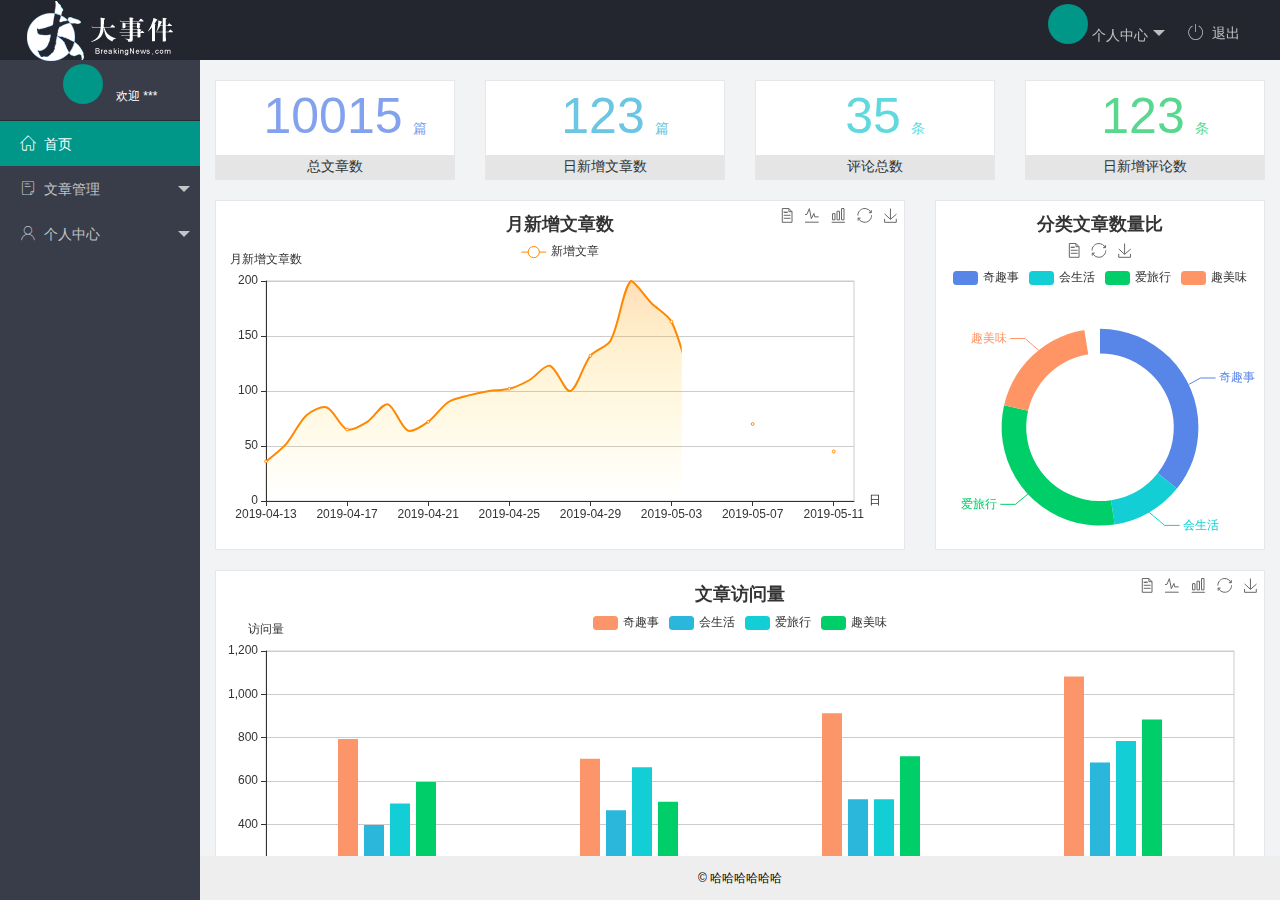
==== commit fc1e35ba: "完成了index主页的开发" ====
--- a/index.html
+++ b/index.html
@@ -26,7 +26,7 @@
                         <dd><a href="">重置密码</a></dd>
                     </dl>
                 </li>
-                <li class="layui-nav-item"><a href=""><span class="iconfont icon-tuichu"></span>退出</a></li>
+                <li class="layui-nav-item"><a href="javascript:;" id="logout"><span class="iconfont icon-tuichu"></span>退出</a></li>
             </ul>
         </div>
 
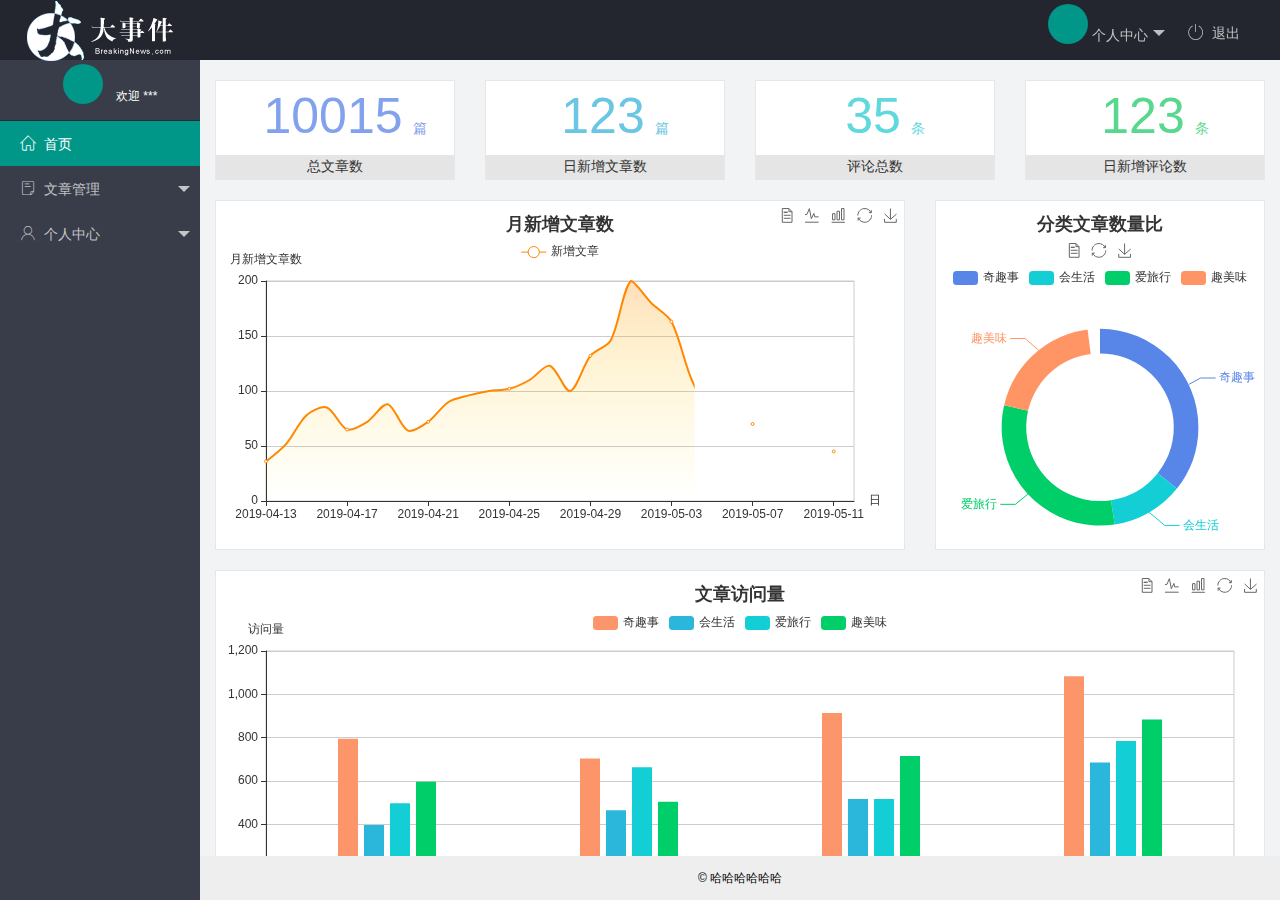
==== commit 8445282b: "完成个人中心开发" ====
--- a/index.html
+++ b/index.html
@@ -21,9 +21,9 @@
                         <img src="" class="layui-nav-img"><span class="head-txt"></span> 个人中心
                     </a>
                     <dl class="layui-nav-child">
-                        <dd><a href="">基本资料</a></dd>
-                        <dd><a href="">更换头像</a></dd>
-                        <dd><a href="">重置密码</a></dd>
+                        <dd><a href="/user/user_info.html" target="fm">基本资料</a></dd>
+                        <dd><a href="/user/user_headimg.html" target="fm">更换头像</a></dd>
+                        <dd><a href="/user/user_pwd.html" target="fm">重置密码</a></dd>
                     </dl>
                 </li>
                 <li class="layui-nav-item"><a href="javascript:;" id="logout"><span class="iconfont icon-tuichu"></span>退出</a></li>
@@ -51,9 +51,9 @@
                     <li class="layui-nav-item">
                         <a href="javascript:;"><span class="iconfont icon-user"></span>个人中心</a>
                         <dl class="layui-nav-child">
-                            <dd><a href="javascript:;"><i class="layui-icon layui-icon-app"></i>基本资料</a></dd>
-                            <dd><a href="javascript:;"><i class="layui-icon layui-icon-app"></i>更换头像</a></dd>
-                            <dd><a href="javascript:;"><i class="layui-icon layui-icon-app"></i>重置密码</a></dd>
+                            <dd><a href="/user/user_info.html" target="fm"><i class="layui-icon layui-icon-app"></i>基本资料</a></dd>
+                            <dd><a href="/user/user_headimg.html" target="fm"><i class="layui-icon layui-icon-app"></i>更换头像</a></dd>
+                            <dd><a href="/user/user_pwd.html" target="fm"><i class="layui-icon layui-icon-app"></i>重置密码</a></dd>
                         </dl>
                     </li>
 
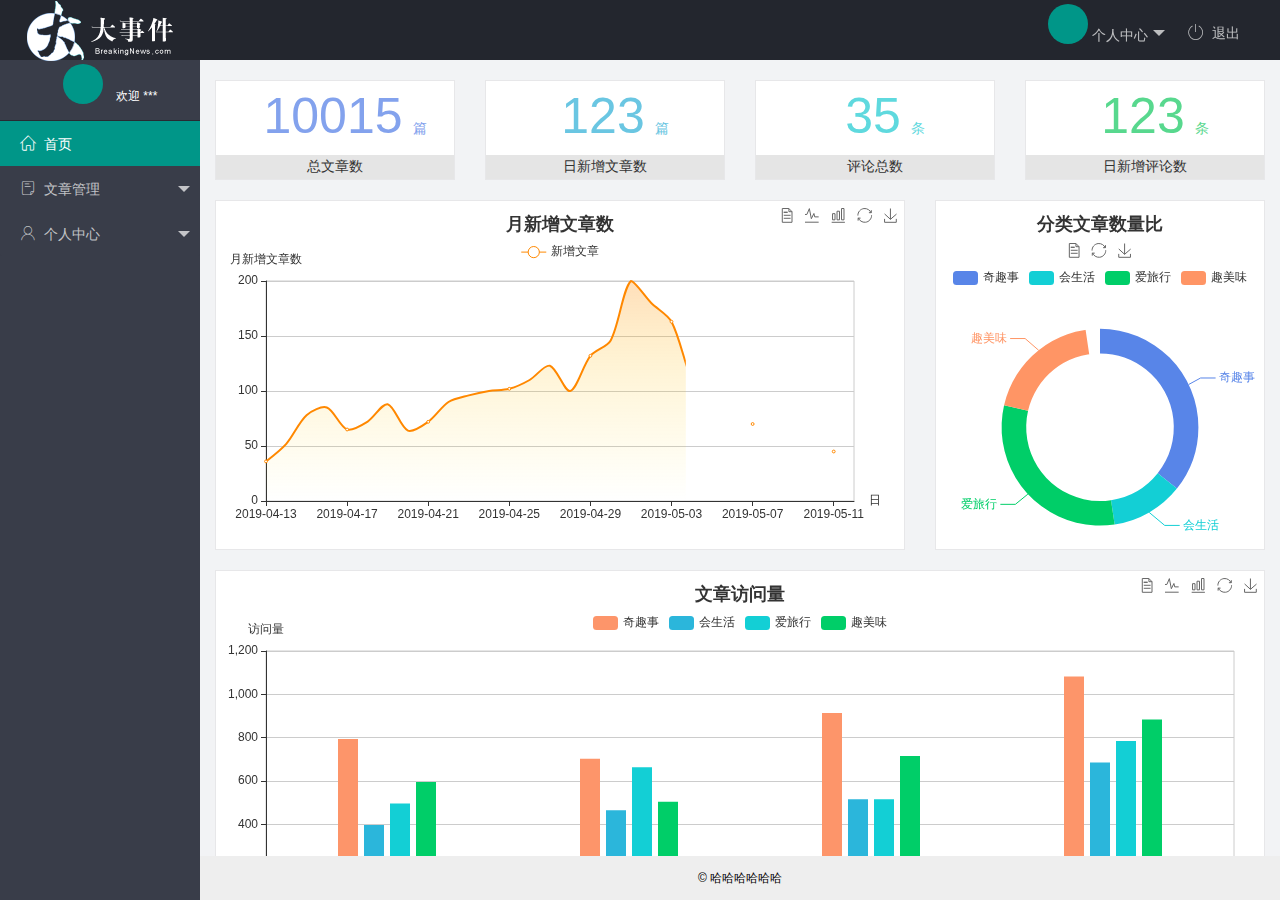
==== commit 60b2f228: "文章类别添加功能" ====
--- a/index.html
+++ b/index.html
@@ -43,7 +43,7 @@
                     <li class="layui-nav-item">
                         <a class="" href="javascript:;"><span class="iconfont icon-16"></span>文章管理</a>
                         <dl class="layui-nav-child">
-                            <dd><a href="javascript:;"><i class="layui-icon layui-icon-app"></i>文章类别</a></dd>
+                            <dd><a href="/article/art_cate.html" target="fm"><i class="layui-icon layui-icon-app"></i>文章类别</a></dd>
                             <dd><a href="javascript:;"><i class="layui-icon layui-icon-app"></i>文章列表</a></dd>
                             <dd><a href="javascript:;"><i class="layui-icon layui-icon-app"></i>发布文章</a></dd>
                         </dl>
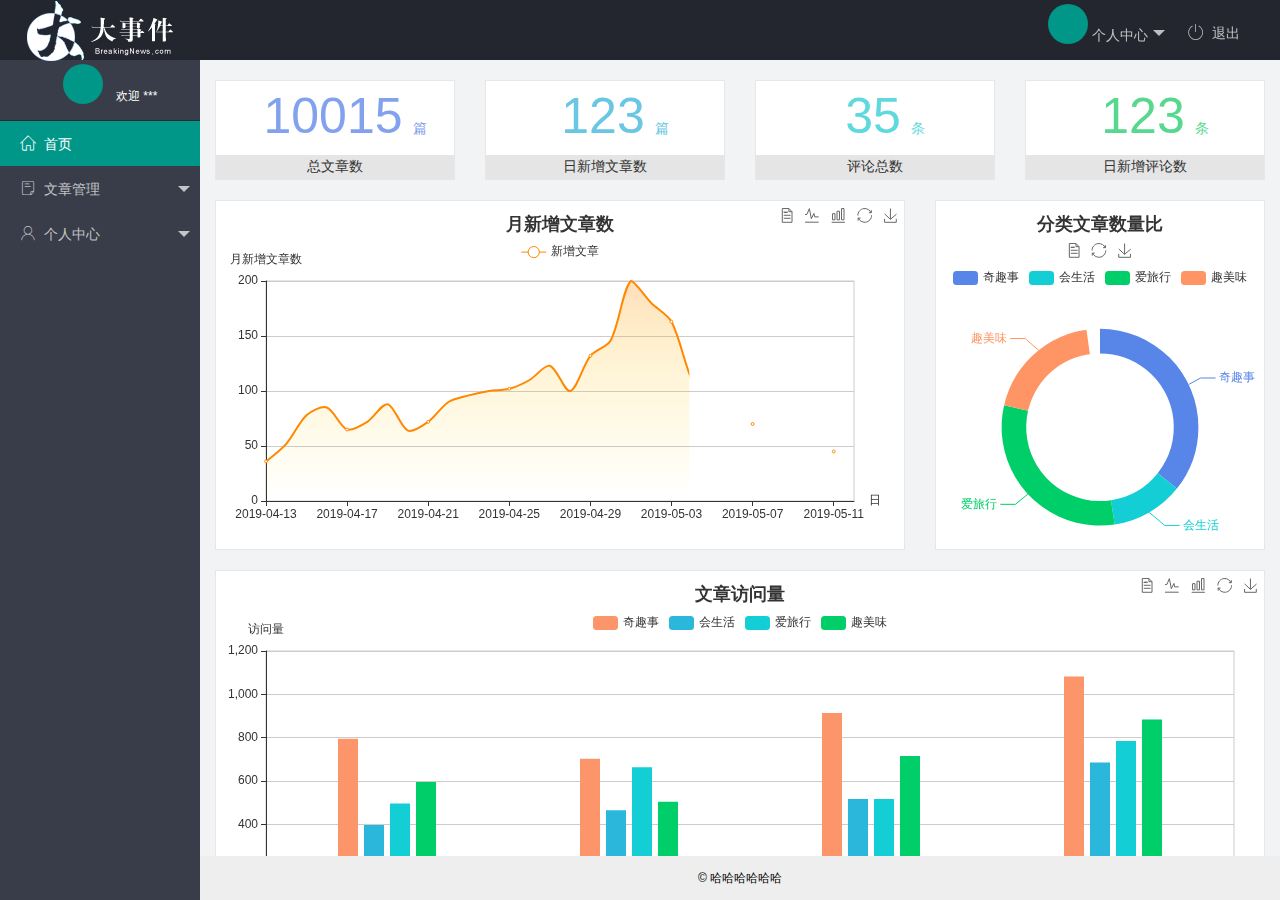
==== commit dec829c5: "完成了文章发布功能" ====
--- a/index.html
+++ b/index.html
@@ -44,8 +44,8 @@
                         <a class="" href="javascript:;"><span class="iconfont icon-16"></span>文章管理</a>
                         <dl class="layui-nav-child">
                             <dd><a href="/article/art_cate.html" target="fm"><i class="layui-icon layui-icon-app"></i>文章类别</a></dd>
-                            <dd><a href="javascript:;"><i class="layui-icon layui-icon-app"></i>文章列表</a></dd>
-                            <dd><a href="javascript:;"><i class="layui-icon layui-icon-app"></i>发布文章</a></dd>
+                            <dd><a href="/article/art_list.html" target="fm"><i class="layui-icon layui-icon-app"></i>文章列表</a></dd>
+                            <dd><a href="/article/art_pub.html" target="fm"><i class="layui-icon layui-icon-app"></i>发布文章</a></dd>
                         </dl>
                     </li>
                     <li class="layui-nav-item">
